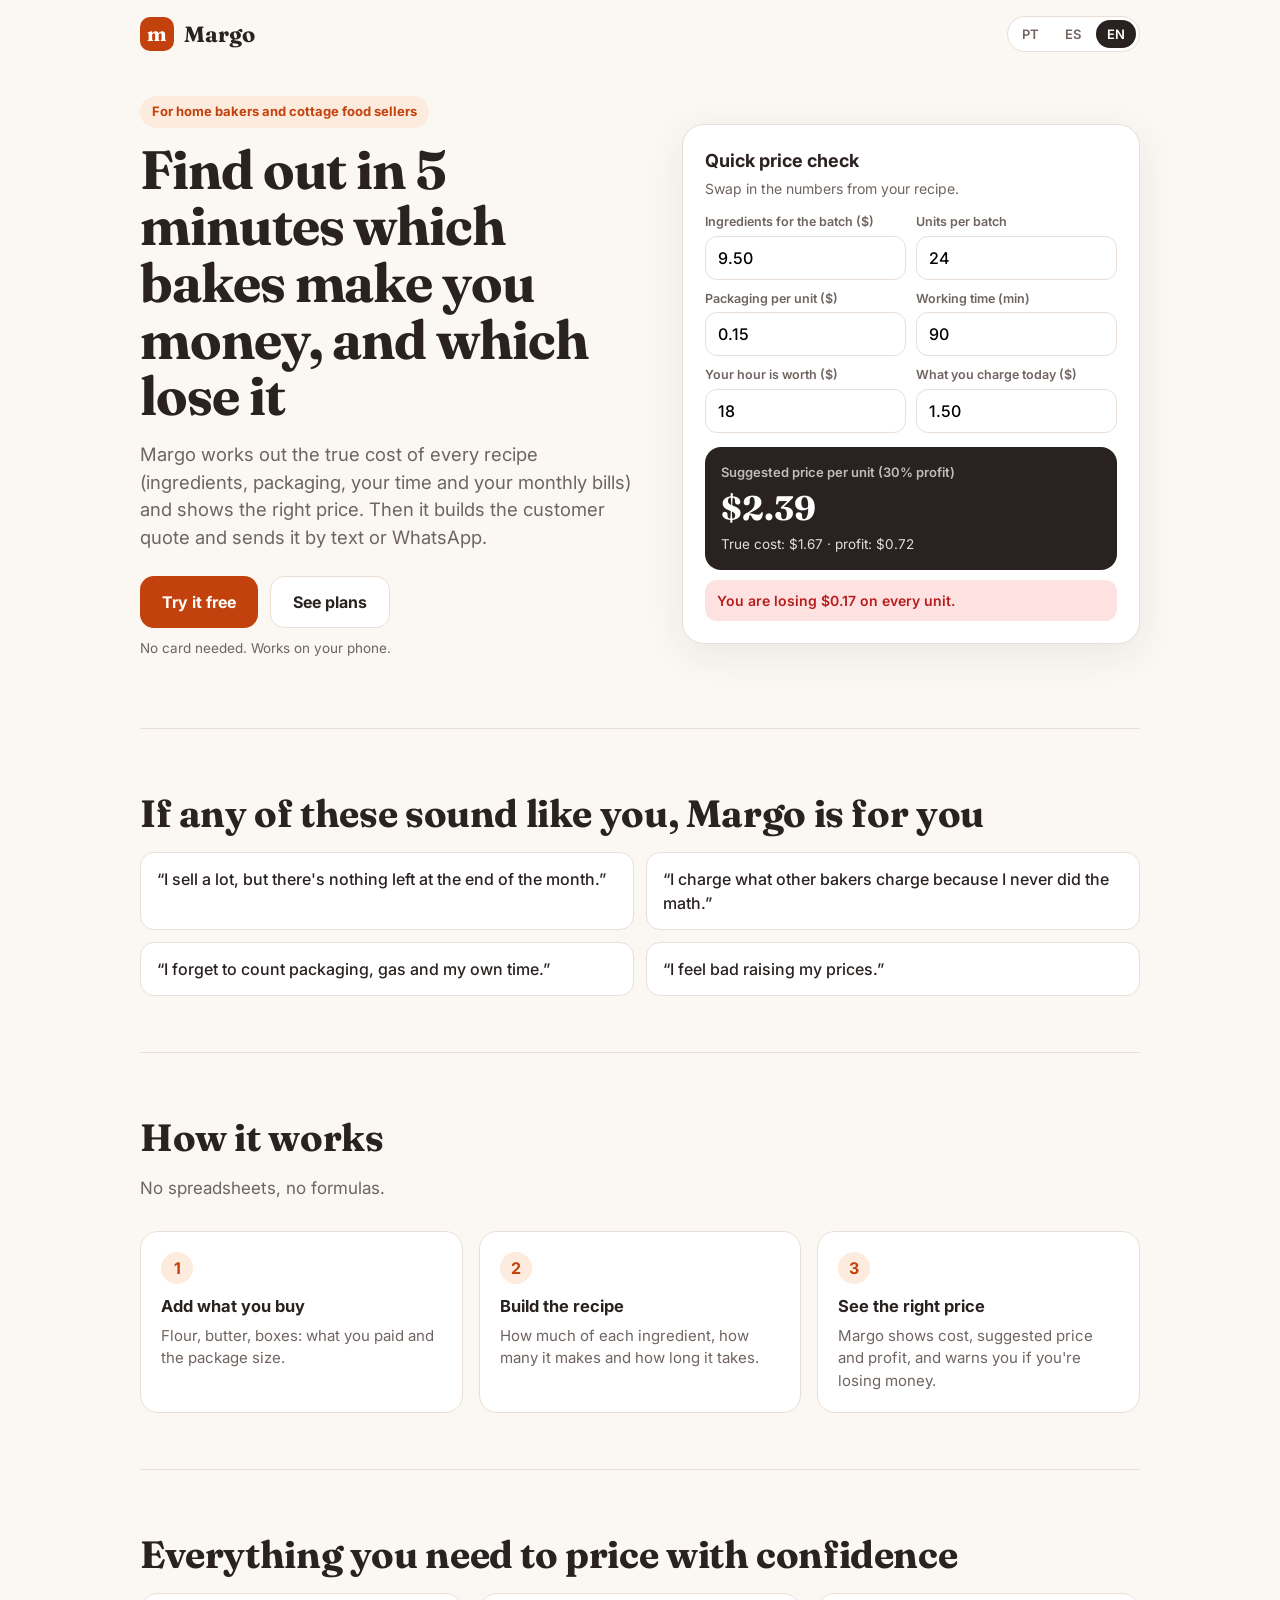
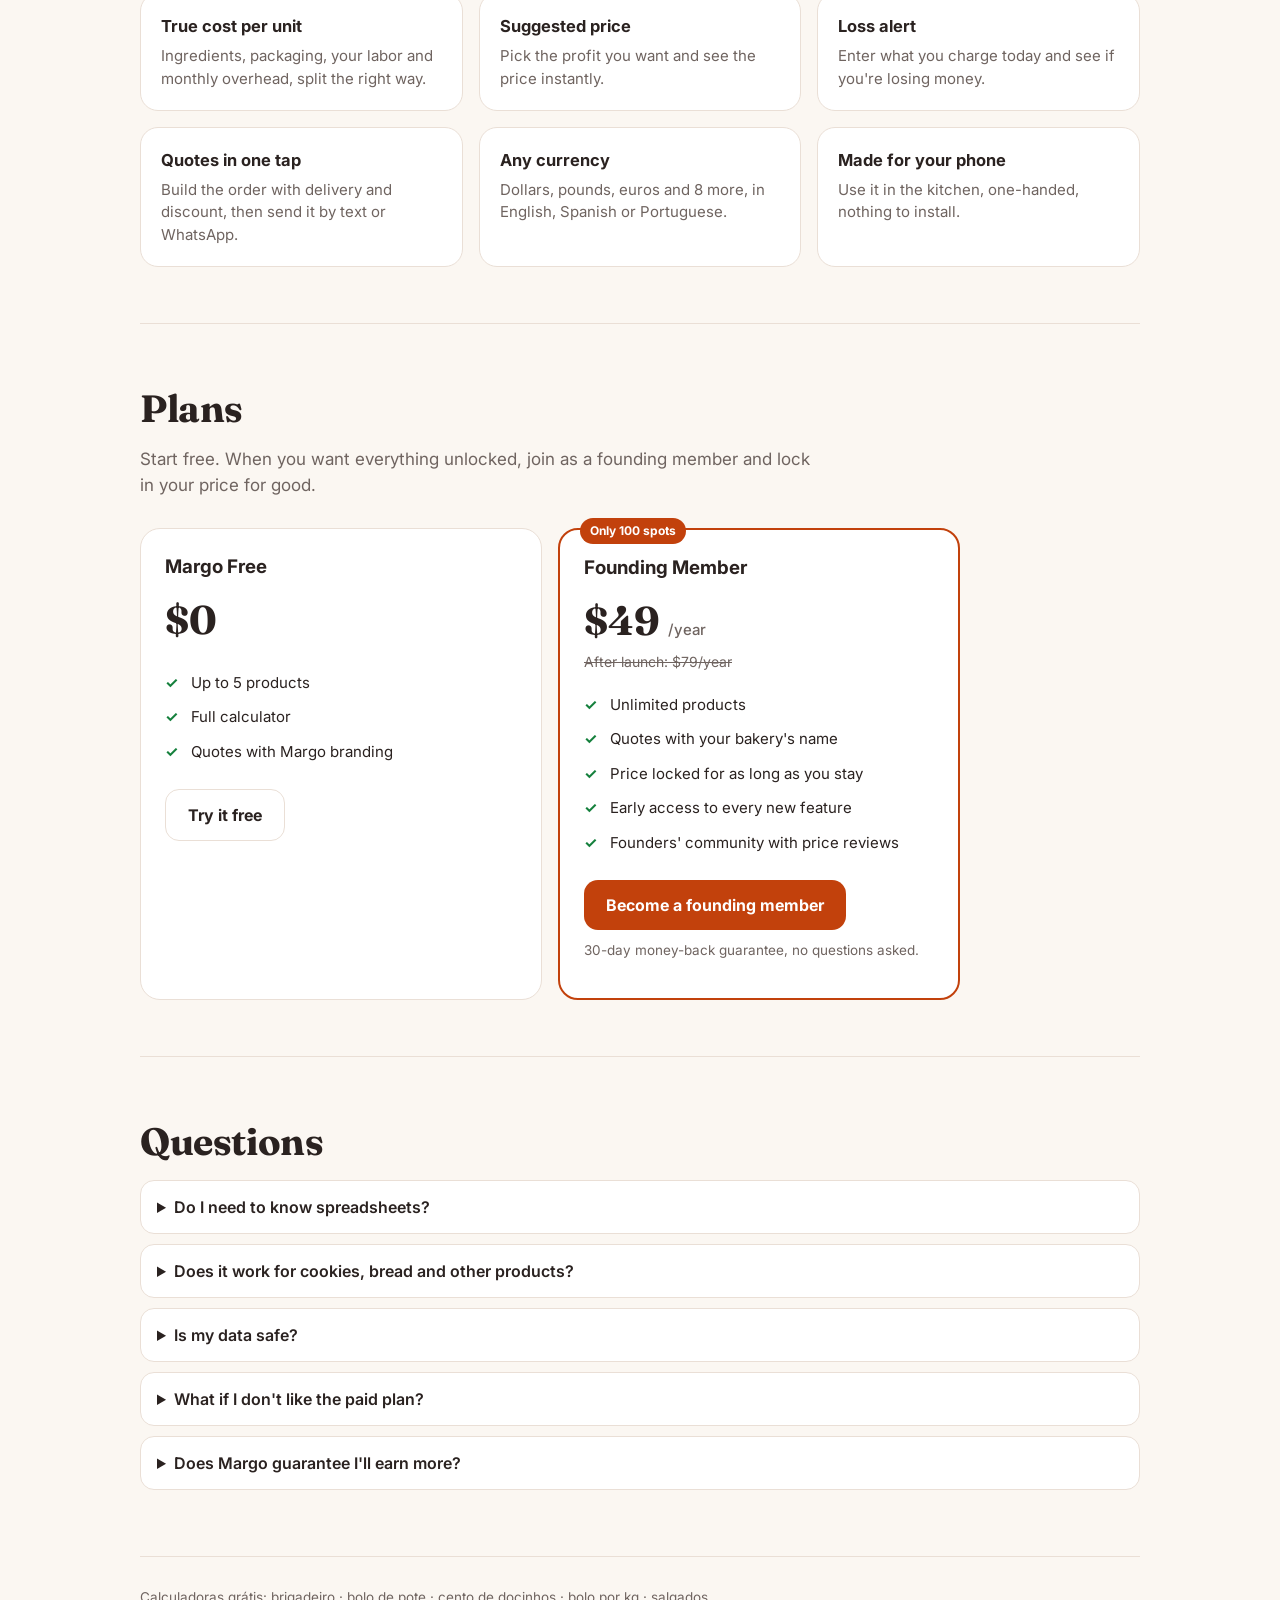
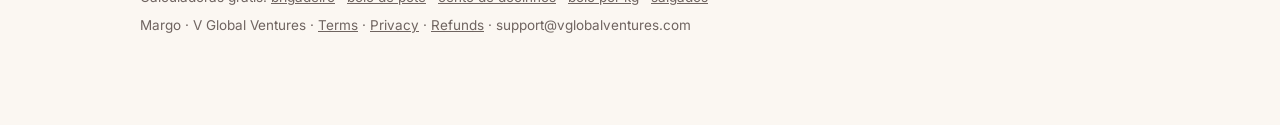
==== index.html @ d875091d "SEO: 5 calculadoras de preço para confeitaria + sitemap Co-Authored-By: Claude Opus 5.5 <noreply@ant" ====
<!DOCTYPE html>
<html lang="pt">
<head>
<script>if(/github\.io$/.test(location.hostname))location.replace("https://vglobalventures.com"+location.pathname+location.search+location.hash)</script>
<meta charset="utf-8">
<meta name="viewport" content="width=device-width, initial-scale=1">
<title>Margo — Descubra quanto cobrar pelos seus doces em 5 minutos</title>
<meta name="description" content="Calcule o custo real e o preço certo de bolos, doces e salgados. Orçamento pronto para WhatsApp. Grátis para começar.">
<link rel="preconnect" href="https://fonts.googleapis.com">
<link href="https://fonts.googleapis.com/css2?family=Fraunces:opsz,wght@9..144,600;9..144,700&family=Inter:wght@400;500;600;700&display=swap" rel="stylesheet">
<style>
:root{--bg:#FBF7F2;--card:#fff;--ink:#2A2220;--muted:#6F6460;--line:#EADFD6;--brand:#C2410C;--soft:#FDEBDD;--ok:#15803D;--okbg:#DCFCE7;--bad:#B91C1C;--badbg:#FEE2E2}
*{box-sizing:border-box}html,body{margin:0;background:var(--bg);color:var(--ink);font-family:Inter,system-ui,sans-serif;line-height:1.5;-webkit-text-size-adjust:100%}
a{color:inherit}
.w{max-width:1040px;margin:0 auto;padding:0 20px}
nav.top{display:flex;justify-content:space-between;align-items:center;padding:16px 0}
.logo{display:flex;align-items:center;gap:10px;font-family:Fraunces,serif;font-size:22px;font-weight:700;text-decoration:none}
.mark{width:34px;height:34px;border-radius:10px;background:var(--brand);color:#fff;display:grid;place-items:center;font-size:20px}
.lang{display:flex;gap:4px;background:#fff;border:1px solid var(--line);border-radius:999px;padding:3px}
.lang button{border:0;background:none;border-radius:999px;padding:6px 11px;font:600 13px Inter,sans-serif;color:var(--muted);cursor:pointer}
.lang button[aria-pressed=true]{background:var(--ink);color:#fff}
.hero{display:grid;grid-template-columns:1.05fr .95fr;gap:36px;align-items:center;padding:28px 0 56px}
@media(max-width:860px){.hero{grid-template-columns:1fr;gap:24px}}
.eyebrow{display:inline-block;background:var(--soft);color:var(--brand);font-weight:700;font-size:13px;border-radius:999px;padding:6px 12px;margin-bottom:14px}
h1{font-family:Fraunces,serif;font-size:clamp(34px,5.2vw,54px);line-height:1.05;margin:0 0 16px;letter-spacing:-.02em}
.lead{font-size:18.5px;color:var(--muted);margin:0 0 24px;max-width:34em}
.cta{display:flex;gap:12px;flex-wrap:wrap}
.btn{display:inline-flex;align-items:center;justify-content:center;gap:8px;border:0;border-radius:14px;padding:15px 22px;font:700 16px Inter,sans-serif;text-decoration:none;cursor:pointer}
.btn.p{background:var(--brand);color:#fff}.btn.s{background:#fff;border:1px solid var(--line)}
.small{font-size:13.5px;color:var(--muted);margin-top:10px}
.calc{background:#fff;border:1px solid var(--line);border-radius:22px;padding:22px;box-shadow:0 10px 40px rgba(42,34,32,.08)}
.calc h3{margin:0 0 4px;font-size:18px}.calc p{margin:0 0 14px;color:var(--muted);font-size:14px}
.g{display:grid;grid-template-columns:1fr 1fr;gap:10px}
label{display:block;font-size:12.5px;font-weight:600;color:var(--muted);margin-bottom:4px}
input{width:100%;border:1px solid var(--line);border-radius:12px;padding:11px 12px;font:500 16px Inter,sans-serif;background:#fff}
input:focus{outline:none;border-color:var(--brand);box-shadow:0 0 0 3px var(--soft)}
.res{margin-top:14px;background:var(--ink);color:#fff;border-radius:16px;padding:16px}
.res .k{opacity:.7;font-size:13px;font-weight:600}.res .v{font-family:Fraunces,serif;font-size:34px;font-weight:700}
.res .d{opacity:.85;font-size:13.5px}
.verdict{margin-top:10px;border-radius:12px;padding:10px 12px;font-size:14px;font-weight:600;display:none}
section{padding:56px 0;border-top:1px solid var(--line)}
h2{font-family:Fraunces,serif;font-size:clamp(28px,4vw,38px);margin:0 0 10px;letter-spacing:-.01em}
.sub{color:var(--muted);font-size:17px;margin:0 0 30px;max-width:40em}
.steps{display:grid;grid-template-columns:repeat(3,1fr);gap:16px}
.feat{display:grid;grid-template-columns:repeat(3,1fr);gap:16px}
@media(max-width:760px){.steps,.feat{grid-template-columns:1fr}}
.c{background:#fff;border:1px solid var(--line);border-radius:18px;padding:20px}
.n{width:32px;height:32px;border-radius:50%;background:var(--soft);color:var(--brand);font-weight:700;display:grid;place-items:center;margin-bottom:10px}
.c h4{margin:0 0 6px;font-size:16.5px}.c p{margin:0;color:var(--muted);font-size:15px}
.pain{display:grid;grid-template-columns:repeat(2,1fr);gap:12px}
@media(max-width:760px){.pain{grid-template-columns:1fr}}
.pain div{background:#fff;border:1px solid var(--line);border-radius:14px;padding:14px 16px;font-weight:500}
.price{display:grid;grid-template-columns:1fr 1fr;gap:16px;max-width:820px}
@media(max-width:760px){.price{grid-template-columns:1fr}}
.plan{background:#fff;border:1px solid var(--line);border-radius:20px;padding:24px}
.plan.hl{border:2px solid var(--brand);position:relative}
.tag{position:absolute;top:-12px;left:20px;background:var(--brand);color:#fff;font-size:12px;font-weight:700;border-radius:999px;padding:4px 10px}
.plan h3{margin:0 0 4px}.amt{font-family:Fraunces,serif;font-size:40px;font-weight:700;margin:8px 0 0}
.amt small{font:500 15px Inter,sans-serif;color:var(--muted)}
.old{color:var(--muted);text-decoration:line-through;font-size:14px}
.plan ul{padding:0;margin:16px 0 20px;list-style:none}.plan li{padding:6px 0 6px 26px;position:relative;font-size:15px}
.plan li:before{content:"✓";position:absolute;left:0;color:var(--ok);font-weight:700}
details{background:#fff;border:1px solid var(--line);border-radius:14px;padding:14px 16px;margin-bottom:10px}
summary{font-weight:600;cursor:pointer}details p{color:var(--muted);margin:10px 0 0}
footer{padding:30px 0 90px;color:var(--muted);font-size:13.5px;border-top:1px solid var(--line)}
.wa{position:fixed;right:16px;bottom:16px;background:#25D366;color:#fff;border-radius:999px;padding:13px 18px;font-weight:700;text-decoration:none;box-shadow:0 8px 24px rgba(0,0,0,.18);font-size:15px}
</style>
</head>
<body>
<div class="w">
<nav class="top">
  <a class="logo" href="#"><span class="mark">m</span>Margo</a>
  <div class="lang"><button data-l="pt">PT</button><button data-l="es">ES</button><button data-l="en">EN</button></div>
</nav>

<div class="hero">
  <div>
    <span class="eyebrow" data-t="eyebrow"></span>
    <h1 data-t="h1"></h1>
    <p class="lead" data-t="lead"></p>
    <div class="cta"><a class="btn p" id="ctaApp" data-t="ctaFree"></a><a class="btn s" href="#planos" data-t="ctaPlans"></a></div>
    <p class="small" data-t="noCard"></p>
  </div>
  <div class="calc" id="calc">
    <h3 data-t="calcTitle"></h3><p data-t="calcSub"></p>
    <div class="g">
      <div><label data-t="fIng"></label><input inputmode="decimal" id="cI" value="28.50"></div>
      <div><label data-t="fYield"></label><input inputmode="decimal" id="cY" value="25"></div>
      <div><label data-t="fPack"></label><input inputmode="decimal" id="cP" value="0.10"></div>
      <div><label data-t="fMin"></label><input inputmode="decimal" id="cM" value="90"></div>
      <div><label data-t="fHour"></label><input inputmode="decimal" id="cH" value="20"></div>
      <div><label data-t="fNow"></label><input inputmode="decimal" id="cN" value="2.50"></div>
    </div>
    <div class="res"><div class="k" data-t="rK"></div><div class="v" id="rV"></div><div class="d" id="rD"></div></div>
    <div class="verdict" id="rX"></div>
  </div>
</div>

<section>
  <h2 data-t="painH"></h2>
  <div class="pain"><div data-t="p1"></div><div data-t="p2"></div><div data-t="p3"></div><div data-t="p4"></div></div>
</section>

<section>
  <h2 data-t="howH"></h2><p class="sub" data-t="howS"></p>
  <div class="steps">
    <div class="c"><div class="n">1</div><h4 data-t="s1h"></h4><p data-t="s1p"></p></div>
    <div class="c"><div class="n">2</div><h4 data-t="s2h"></h4><p data-t="s2p"></p></div>
    <div class="c"><div class="n">3</div><h4 data-t="s3h"></h4><p data-t="s3p"></p></div>
  </div>
</section>

<section>
  <h2 data-t="featH"></h2>
  <div class="feat">
    <div class="c"><h4 data-t="f1h"></h4><p data-t="f1p"></p></div>
    <div class="c"><h4 data-t="f2h"></h4><p data-t="f2p"></p></div>
    <div class="c"><h4 data-t="f3h"></h4><p data-t="f3p"></p></div>
    <div class="c"><h4 data-t="f4h"></h4><p data-t="f4p"></p></div>
    <div class="c"><h4 data-t="f5h"></h4><p data-t="f5p"></p></div>
    <div class="c"><h4 data-t="f6h"></h4><p data-t="f6p"></p></div>
  </div>
</section>

<section id="planos">
  <h2 data-t="priceH"></h2><p class="sub" data-t="priceS"></p>
  <div class="price">
    <div class="plan"><h3>Margo Free</h3><div class="amt" data-t="freeAmt"></div>
      <ul><li data-t="fr1"></li><li data-t="fr2"></li><li data-t="fr3"></li></ul>
      <a class="btn s" id="ctaApp2" data-t="ctaFree"></a></div>
    <div class="plan hl"><span class="tag" data-t="tag"></span><h3 data-t="founderH"></h3>
      <div class="amt"><span data-t="founderAmt"></span> <small data-t="perYear"></small></div><div class="old" data-t="founderOld"></div>
      <ul><li data-t="fo1"></li><li data-t="fo2"></li><li data-t="fo3"></li><li data-t="fo4"></li><li data-t="fo5"></li></ul>
      <a class="btn p" id="ctaBuy" data-t="ctaBuy"></a>
      <p class="small" data-t="guarantee"></p></div>
  </div>
</section>

<section>
  <h2 data-t="faqH"></h2>
  <details><summary data-t="q1"></summary><p data-t="a1"></p></details>
  <details><summary data-t="q2"></summary><p data-t="a2"></p></details>
  <details><summary data-t="q3"></summary><p data-t="a3"></p></details>
  <details><summary data-t="q4"></summary><p data-t="a4"></p></details>
  <details><summary data-t="q5"></summary><p data-t="a5"></p></details>
</section>

<footer><div style="margin-bottom:8px">Calculadoras grátis: <a href="calcular/preco-brigadeiro/">brigadeiro</a> · <a href="calcular/preco-bolo-de-pote/">bolo de pote</a> · <a href="calcular/preco-cento-docinhos/">cento de docinhos</a> · <a href="calcular/preco-bolo-kg/">bolo por kg</a> · <a href="calcular/preco-salgados-cento/">salgados</a></div>Margo · V Global Ventures · <a href="https://vglobalventures.com/terms.html">Terms</a> · <a href="https://vglobalventures.com/privacy.html">Privacy</a> · <a href="https://vglobalventures.com/refunds.html">Refunds</a> · support@vglobalventures.com</footer>
</div>

<script>
/* ====== CONFIGURAÇÃO: troque estes valores antes de publicar ====== */
const CONFIG={
  appUrl:"/margo/app/",                                   // onde o app do Margo ficará publicado
  buyUrl:{pt:"https://buy.stripe.com/3cI5kwcVL1ue8DE8iG1oI00", es:"https://buy.stripe.com/eVq28kf3T5Ku5rs56u1oI01", en:"https://buy.stripe.com/eVqeV65tjeh0cTU1Ui1oI02"}, // links de pagamento da Stripe (plano Fundadora)
  utm:"utm_source=landing&utm_campaign=fundadoras"
};
/* ================================================================ */
const T={
pt:{eyebrow:"Para quem vende bolos, doces e salgados",h1:"Descubra em 5 minutos se cada doce dá lucro ou prejuízo",
lead:"O Margo calcula o custo real de cada receita (ingredientes, embalagem, seu tempo e as contas do mês) e mostra o preço certo. Depois, monta o orçamento e envia pelo WhatsApp.",
ctaFree:"Testar grátis agora",ctaPlans:"Ver planos",noCard:"Sem cartão. Funciona no celular.",
calcTitle:"Calculadora rápida",calcSub:"Troque pelos números da sua receita.",fIng:"Ingredientes da receita (R$)",fYield:"Rende quantas unidades",fPack:"Embalagem por unidade (R$)",
fMin:"Tempo de trabalho (min)",fHour:"Sua hora vale (R$)",fNow:"Quanto você cobra hoje (R$)",rK:"Preço sugerido por unidade (30% de lucro)",
cost:"Custo real",profit:"lucro",loss:"Você está perdendo {v} em cada unidade.",thin:"Seu lucro hoje é só {p}% — dá para cobrar melhor.",good:"Seu preço está saudável: {p}% de lucro.",
painH:"Se alguma destas frases é sua, o Margo é para você",p1:"“Vendo bastante, mas no fim do mês não sobra dinheiro.”",p2:"“Cobro o que as outras cobram, porque não sei fazer a conta.”",p3:"“Esqueço de incluir embalagem, gás e meu próprio tempo.”",p4:"“Tenho vergonha de aumentar o preço.”",
howH:"Como funciona",howS:"Você não precisa saber planilha nem fórmula.",s1h:"Cadastre o que você compra",s1p:"Leite condensado, chocolate, forminhas: o preço que pagou e o tamanho da embalagem.",
s2h:"Monte a receita",s2p:"Diga quanto usa de cada ingrediente, quanto rende e quanto tempo leva.",s3h:"Veja o preço certo",s3p:"O Margo mostra custo, preço sugerido e lucro, e avisa se você está tendo prejuízo.",
featH:"Tudo o que você precisa para cobrar com segurança",f1h:"Custo real por unidade",f1p:"Ingredientes, embalagem, seu trabalho e as contas fixas do mês, divididas do jeito certo.",
f2h:"Preço sugerido",f2p:"Escolha o lucro que quer ter e veja o preço na hora, já arredondado.",f3h:"Alerta de prejuízo",f3p:"Coloque o preço que cobra hoje e descubra se está perdendo dinheiro.",
f4h:"Orçamento pelo WhatsApp",f4p:"Monte o pedido com entrega e desconto e envie em um toque.",f5h:"Português e espanhol",f5p:"Funciona em reais, pesos, dólares e mais 8 moedas.",f6h:"Feito para o celular",f6p:"Use na cozinha, com uma mão, sem instalar nada.",
priceH:"Planos",priceS:"Comece grátis. Quando quiser tudo liberado, entre como fundadora com preço travado para sempre.",
freeAmt:"R$ 0",fr1:"Até 5 produtos",fr2:"Calculadora completa",fr3:"Orçamento com a marca Margo",
tag:"Só 100 vagas",founderH:"Plano Fundadora",founderAmt:"R$ 97",perYear:"/ano",founderOld:"Depois do lançamento: R$ 149/ano",
fo1:"Produtos ilimitados",fo2:"Orçamento com o nome do seu negócio",fo3:"Preço travado enquanto você for assinante",fo4:"Acesso antecipado a todas as novidades",fo5:"Grupo de fundadoras com revisão de preços",
ctaBuy:"Quero ser fundadora",guarantee:"Garantia de 30 dias: não gostou, devolvemos 100%.",
faqH:"Perguntas frequentes",q1:"Preciso entender de planilha?",a1:"Não. Você só digita o que comprou e quanto usou. O Margo faz as contas.",
q2:"Funciona para salgados, marmitas e outros produtos?",a2:"Sim. Qualquer produto feito com ingredientes, embalagem e tempo de trabalho.",
q3:"Meus dados ficam seguros?",a3:"Na versão beta, seus dados ficam salvos no seu próprio aparelho. Você pode copiar um backup a qualquer momento.",
q4:"E se eu não gostar do plano pago?",a4:"Você tem 30 dias para pedir o reembolso integral, sem perguntas.",q5:"O Margo garante que vou ganhar mais?",a5:"Não prometemos renda. O Margo mostra seus números com clareza; a decisão de preço é sua.",
wa:"Dúvidas? WhatsApp",waMsg:"Oi! Vi o Margo e quero saber mais."},
es:{eyebrow:"Para quien vende tortas, postres y bocadillos",h1:"Descubre en 5 minutos si cada postre te deja ganancia o pérdida",
lead:"Margo calcula el costo real de cada receta (ingredientes, empaque, tu tiempo y los gastos del mes) y te muestra el precio correcto. Luego arma el presupuesto y lo envía por WhatsApp.",
ctaFree:"Probar gratis ahora",ctaPlans:"Ver planes",noCard:"Sin tarjeta. Funciona en el celular.",
calcTitle:"Calculadora rápida",calcSub:"Cambia los números por los de tu receta.",fIng:"Ingredientes de la receta (US$)",fYield:"¿Cuántas unidades rinde?",fPack:"Empaque por unidad (US$)",
fMin:"Tiempo de trabajo (min)",fHour:"Tu hora vale (US$)",fNow:"Lo que cobras hoy (US$)",rK:"Precio sugerido por unidad (30% de ganancia)",
cost:"Costo real",profit:"ganancia",loss:"Estás perdiendo {v} en cada unidad.",thin:"Tu ganancia hoy es solo {p}%: puedes cobrar mejor.",good:"Tu precio está sano: {p}% de ganancia.",
painH:"Si alguna de estas frases es tuya, Margo es para ti",p1:"“Vendo mucho, pero a fin de mes no me queda dinero.”",p2:"“Cobro lo que cobran las demás porque no sé hacer la cuenta.”",p3:"“Olvido incluir el empaque, el gas y mi propio tiempo.”",p4:"“Me da vergüenza subir el precio.”",
howH:"Cómo funciona",howS:"No necesitas saber de hojas de cálculo ni fórmulas.",s1h:"Registra lo que compras",s1p:"Leche condensada, chocolate, capacillos: el precio que pagaste y el tamaño del paquete.",
s2h:"Arma la receta",s2p:"Indica cuánto usas de cada ingrediente, cuánto rinde y cuánto tiempo toma.",s3h:"Mira el precio correcto",s3p:"Margo muestra costo, precio sugerido y ganancia, y te avisa si estás perdiendo dinero.",
featH:"Todo lo que necesitas para cobrar con seguridad",f1h:"Costo real por unidad",f1p:"Ingredientes, empaque, tu trabajo y los gastos fijos del mes, repartidos como se debe.",
f2h:"Precio sugerido",f2p:"Elige la ganancia que quieres y ve el precio al instante.",f3h:"Alerta de pérdida",f3p:"Escribe el precio que cobras hoy y descubre si estás perdiendo dinero.",
f4h:"Presupuesto por WhatsApp",f4p:"Arma el pedido con envío y descuento y envíalo con un toque.",f5h:"Español y portugués",f5p:"Funciona en pesos, dólares, reales y 8 monedas más.",f6h:"Hecho para el celular",f6p:"Úsalo en la cocina, con una mano, sin instalar nada.",
priceH:"Planes",priceS:"Empieza gratis. Cuando quieras todo desbloqueado, entra como fundadora con precio congelado para siempre.",
freeAmt:"US$ 0",fr1:"Hasta 5 productos",fr2:"Calculadora completa",fr3:"Presupuesto con la marca Margo",
tag:"Solo 100 lugares",founderH:"Plan Fundadora",founderAmt:"US$ 39",perYear:"/año",founderOld:"Después del lanzamiento: US$ 59/año",
fo1:"Productos ilimitados",fo2:"Presupuesto con el nombre de tu negocio",fo3:"Precio congelado mientras sigas suscrita",fo4:"Acceso anticipado a todas las novedades",fo5:"Grupo de fundadoras con revisión de precios",
ctaBuy:"Quiero ser fundadora",guarantee:"Garantía de 30 días: si no te gusta, te devolvemos el 100%.",
faqH:"Preguntas frecuentes",q1:"¿Necesito saber de hojas de cálculo?",a1:"No. Solo escribes lo que compraste y cuánto usaste. Margo hace las cuentas.",
q2:"¿Sirve para bocadillos, comida y otros productos?",a2:"Sí. Cualquier producto hecho con ingredientes, empaque y tiempo de trabajo.",
q3:"¿Mis datos están seguros?",a3:"En la versión beta tus datos se guardan en tu propio dispositivo. Puedes copiar un respaldo cuando quieras.",
q4:"¿Y si no me gusta el plan pago?",a4:"Tienes 30 días para pedir el reembolso completo, sin preguntas.",q5:"¿Margo garantiza que voy a ganar más?",a5:"No prometemos ingresos. Margo te muestra tus números con claridad; la decisión de precio es tuya.",
wa:"¿Dudas? WhatsApp",waMsg:"¡Hola! Vi Margo y quiero saber más."},
en:{eyebrow:"For home bakers and cottage food sellers",h1:"Find out in 5 minutes which bakes make you money, and which lose it",
lead:"Margo works out the true cost of every recipe (ingredients, packaging, your time and your monthly bills) and shows the right price. Then it builds the customer quote and sends it by text or WhatsApp.",
ctaFree:"Try it free",ctaPlans:"See plans",noCard:"No card needed. Works on your phone.",
calcTitle:"Quick price check",calcSub:"Swap in the numbers from your recipe.",fIng:"Ingredients for the batch ($)",fYield:"Units per batch",fPack:"Packaging per unit ($)",
fMin:"Working time (min)",fHour:"Your hour is worth ($)",fNow:"What you charge today ($)",rK:"Suggested price per unit (30% profit)",
cost:"True cost",profit:"profit",loss:"You are losing {v} on every unit.",thin:"Your profit today is only {p}%. You can charge more.",good:"Your price is healthy: {p}% profit.",
painH:"If any of these sound like you, Margo is for you",p1:"“I sell a lot, but there's nothing left at the end of the month.”",p2:"“I charge what other bakers charge because I never did the math.”",p3:"“I forget to count packaging, gas and my own time.”",p4:"“I feel bad raising my prices.”",
howH:"How it works",howS:"No spreadsheets, no formulas.",s1h:"Add what you buy",s1p:"Flour, butter, boxes: what you paid and the package size.",
s2h:"Build the recipe",s2p:"How much of each ingredient, how many it makes and how long it takes.",s3h:"See the right price",s3p:"Margo shows cost, suggested price and profit, and warns you if you're losing money.",
featH:"Everything you need to price with confidence",f1h:"True cost per unit",f1p:"Ingredients, packaging, your labor and monthly overhead, split the right way.",
f2h:"Suggested price",f2p:"Pick the profit you want and see the price instantly.",f3h:"Loss alert",f3p:"Enter what you charge today and see if you're losing money.",
f4h:"Quotes in one tap",f4p:"Build the order with delivery and discount, then send it by text or WhatsApp.",f5h:"Any currency",f5p:"Dollars, pounds, euros and 8 more, in English, Spanish or Portuguese.",f6h:"Made for your phone",f6p:"Use it in the kitchen, one-handed, nothing to install.",
priceH:"Plans",priceS:"Start free. When you want everything unlocked, join as a founding member and lock in your price for good.",
freeAmt:"$0",fr1:"Up to 5 products",fr2:"Full calculator",fr3:"Quotes with Margo branding",
tag:"Only 100 spots",founderH:"Founding Member",founderAmt:"$49",perYear:"/year",founderOld:"After launch: $79/year",
fo1:"Unlimited products",fo2:"Quotes with your bakery's name",fo3:"Price locked for as long as you stay",fo4:"Early access to every new feature",fo5:"Founders' community with price reviews",
ctaBuy:"Become a founding member",guarantee:"30-day money-back guarantee, no questions asked.",
faqH:"Questions",q1:"Do I need to know spreadsheets?",a1:"No. Just type what you bought and how much you used. Margo does the math.",
q2:"Does it work for cookies, bread and other products?",a2:"Yes. Anything made with ingredients, packaging and working time.",
q3:"Is my data safe?",a3:"In the beta, your data is saved on your own device. You can copy a backup at any time.",
q4:"What if I don't like the paid plan?",a4:"You have 30 days to ask for a full refund, no questions asked.",q5:"Does Margo guarantee I'll earn more?",a5:"We don't promise income. Margo shows your numbers clearly; the pricing decision is yours.",
wa:"Questions? Chat with us",waMsg:"Hi! I saw Margo and I'd like to know more."}};
const NL=(navigator.language||"pt").slice(0,2);
let L=(new URLSearchParams(location.search).get("lang"))||(NL==="es"?"es":NL==="pt"?"pt":"en");
if(!T[L])L="pt";
const n=v=>{const x=parseFloat(String(v).replace(",","."));return isFinite(x)?x:0};
function fmt(v){return new Intl.NumberFormat({pt:"pt-BR",es:"es-419",en:"en-US"}[L],{style:"currency",currency:L==="pt"?"BRL":"USD"}).format(v)}
const DEF={pt:{cI:"28.50",cY:"25",cP:"0.10",cM:"90",cH:"20",cN:"2.50"},es:{cI:"9.50",cY:"25",cP:"0.05",cM:"90",cH:"6",cN:"0.80"},en:{cI:"9.50",cY:"24",cP:"0.15",cM:"90",cH:"18",cN:"1.50"}};
let dirty=false;
function calc(){
  const ing=n(cI.value),y=Math.max(1,n(cY.value)),pk=n(cP.value),m=n(cM.value),h=n(cH.value),now=n(cN.value);
  const cost=(ing+h*m/60)/y+pk, price=Math.ceil(cost/0.7*100)/100;
  rV.textContent=fmt(price);rD.textContent=`${T[L].cost}: ${fmt(cost)} · ${T[L].profit}: ${fmt(price-cost)}`;
  const x=document.getElementById("rX");
  if(now>0){const pr=now-cost,p=Math.round(pr/now*100);x.style.display="block";
    if(pr<0){x.style.background="var(--badbg)";x.style.color="var(--bad)";x.textContent=T[L].loss.replace("{v}",fmt(-pr));}
    else if(p<15){x.style.background="#FEF3C7";x.style.color="#B45309";x.textContent=T[L].thin.replace("{p}",p);}
    else{x.style.background="var(--okbg)";x.style.color="var(--ok)";x.textContent=T[L].good.replace("{p}",p);}
  } else x.style.display="none";
}
function render(){
  document.documentElement.lang=L;
  document.querySelectorAll("[data-t]").forEach(e=>e.textContent=T[L][e.dataset.t]);
  document.querySelectorAll(".lang button").forEach(b=>b.setAttribute("aria-pressed",b.dataset.l===L));
  const app=CONFIG.appUrl+(CONFIG.appUrl.includes("?")?"&":"?")+CONFIG.utm;
  ctaApp.href=app;ctaApp2.href=app;
  ctaBuy.href=CONFIG.buyUrl[L];ctaBuy.target="_blank";ctaBuy.rel="noopener";
  if(!dirty)for(const k in DEF[L])document.getElementById(k).value=DEF[L][k];
  calc();
}
document.querySelectorAll(".lang button").forEach(b=>b.onclick=()=>{L=b.dataset.l;render();});
["cI","cY","cP","cM","cH","cN"].forEach(id=>document.getElementById(id).addEventListener("input",()=>{dirty=true;calc();}));
render();
</script>
</body>
</html>
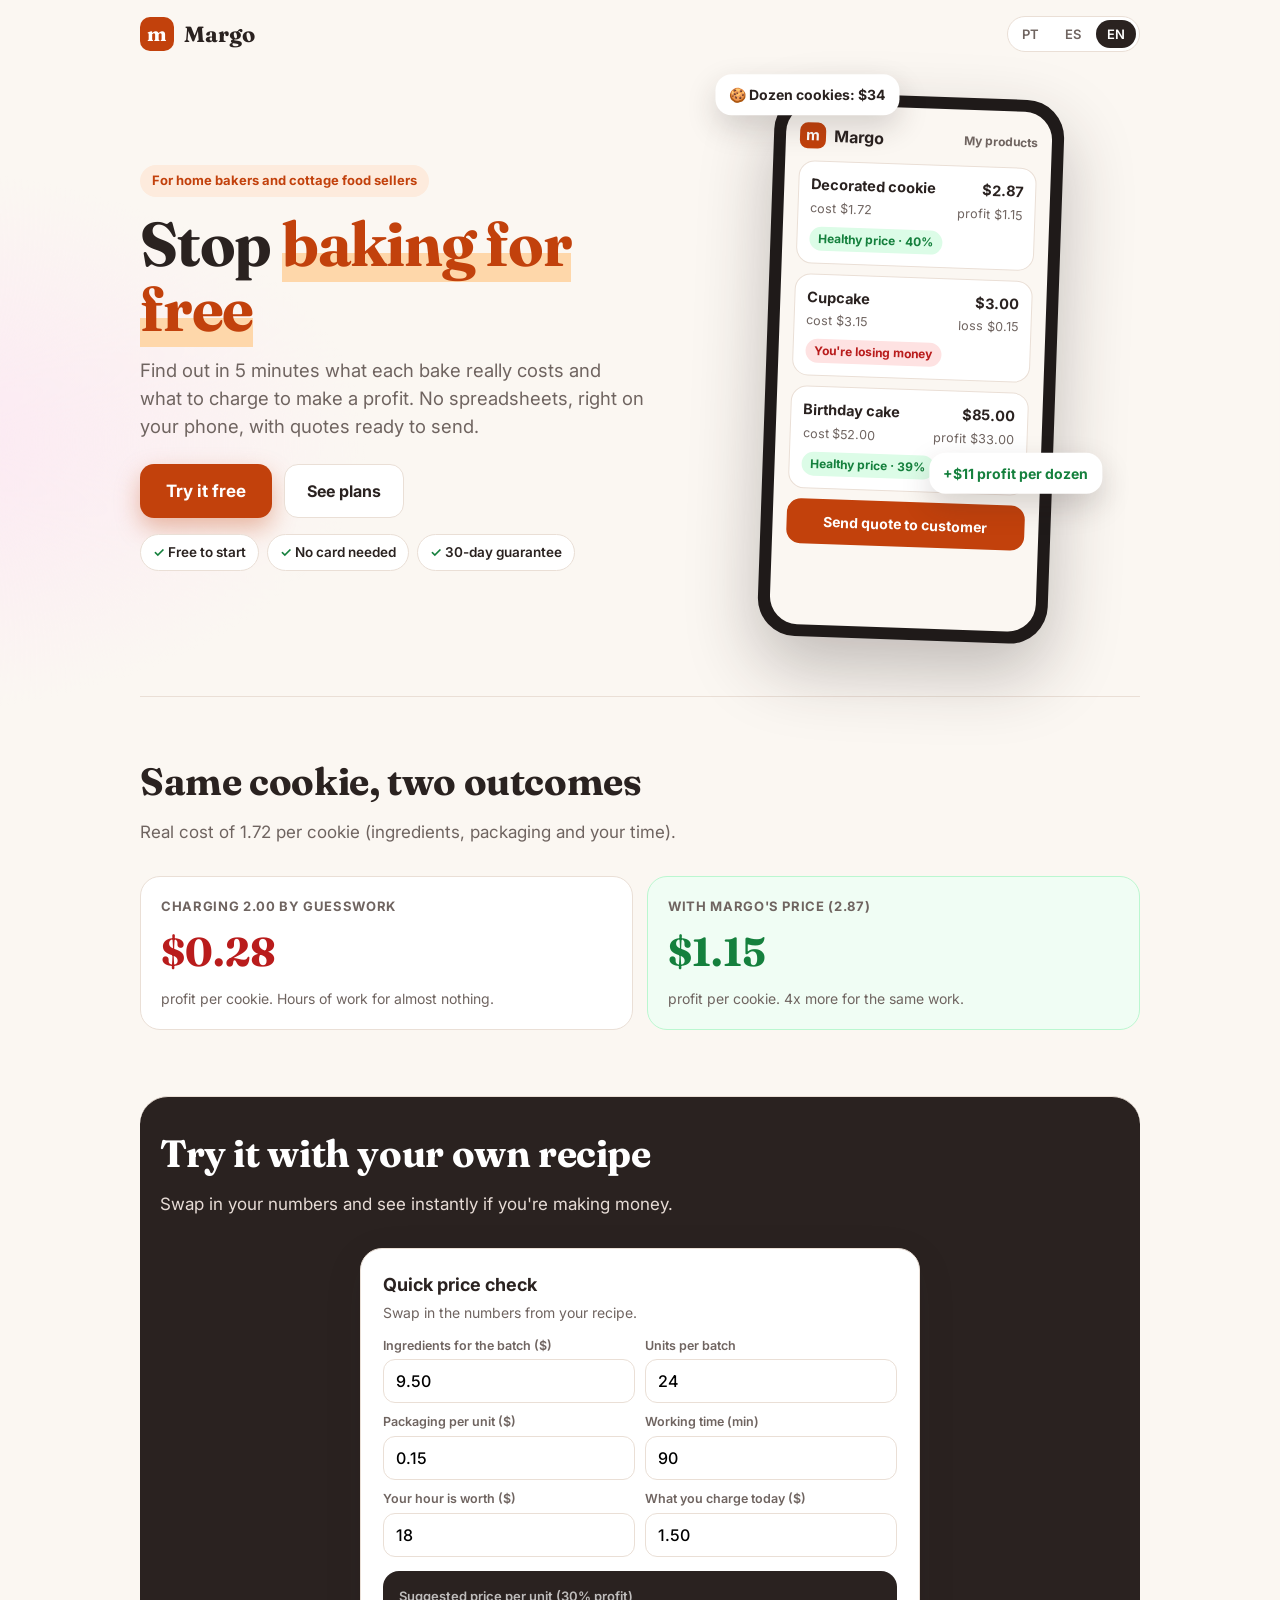
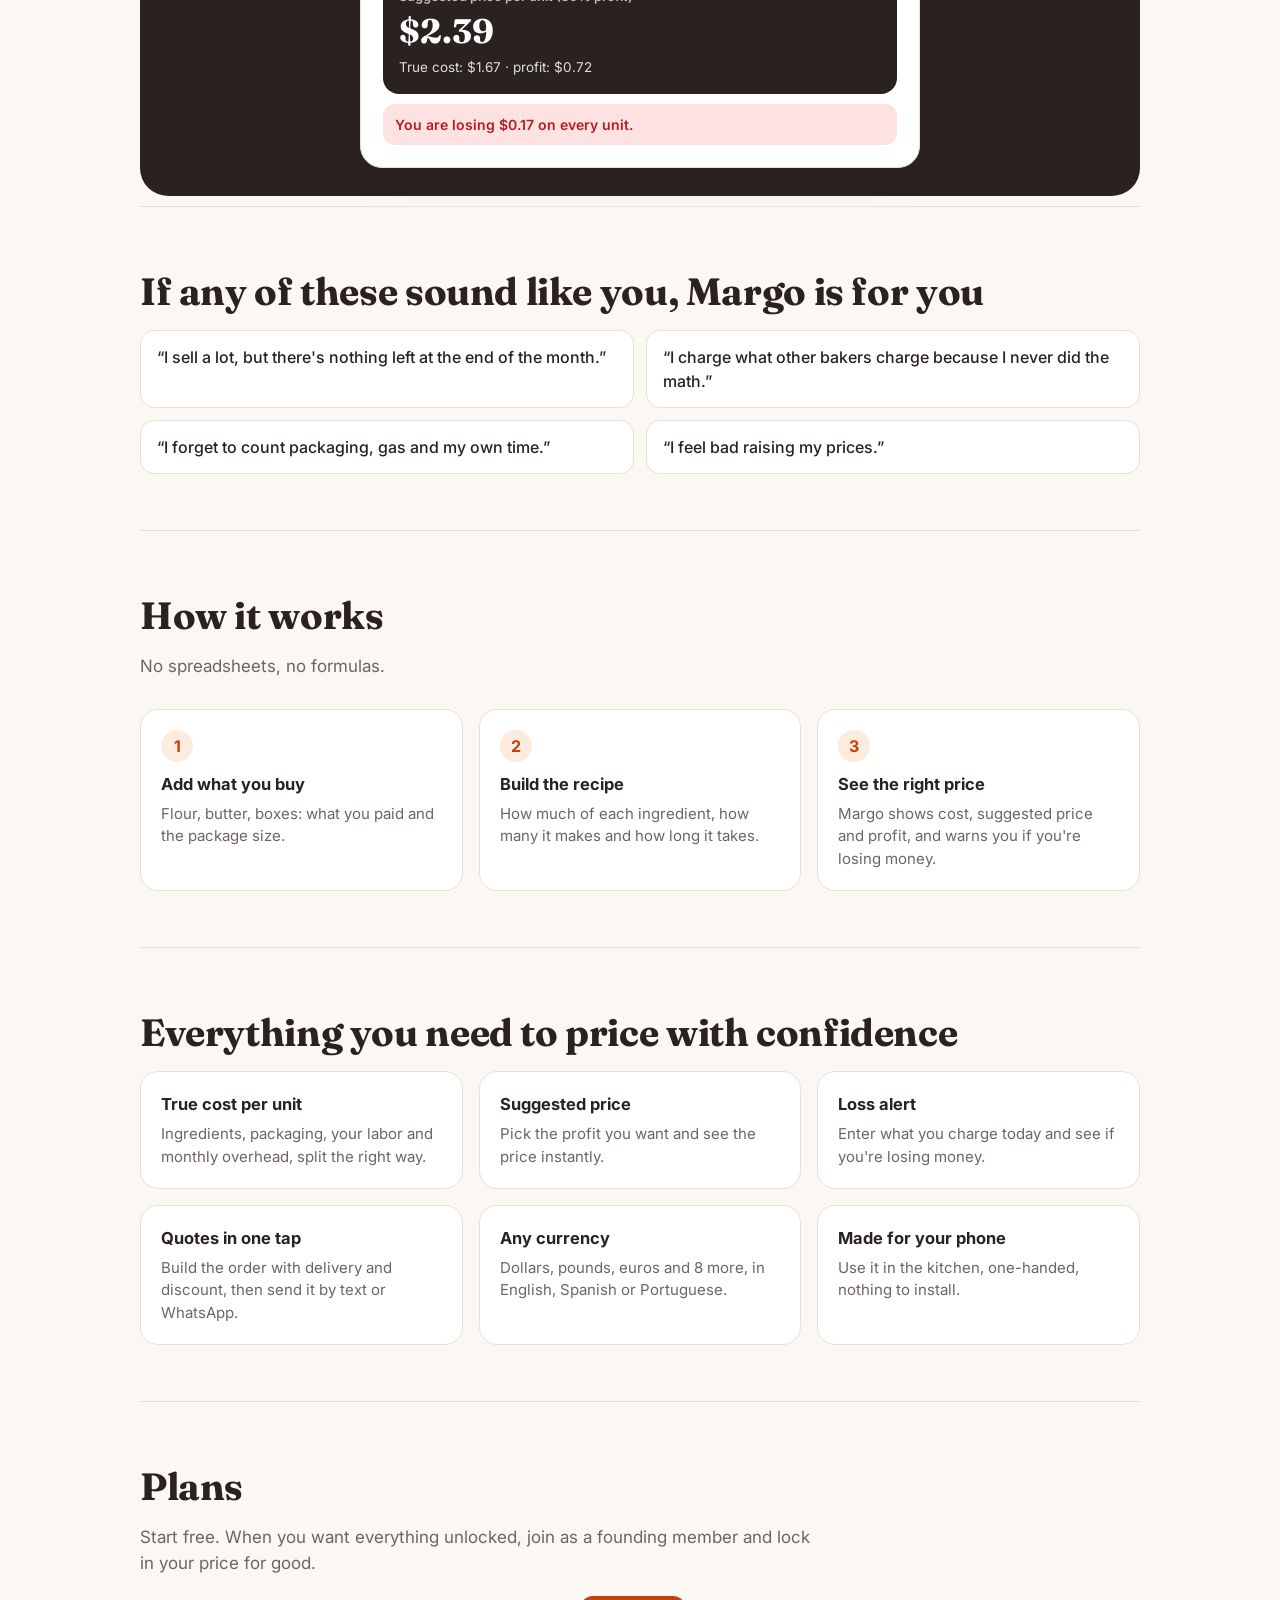
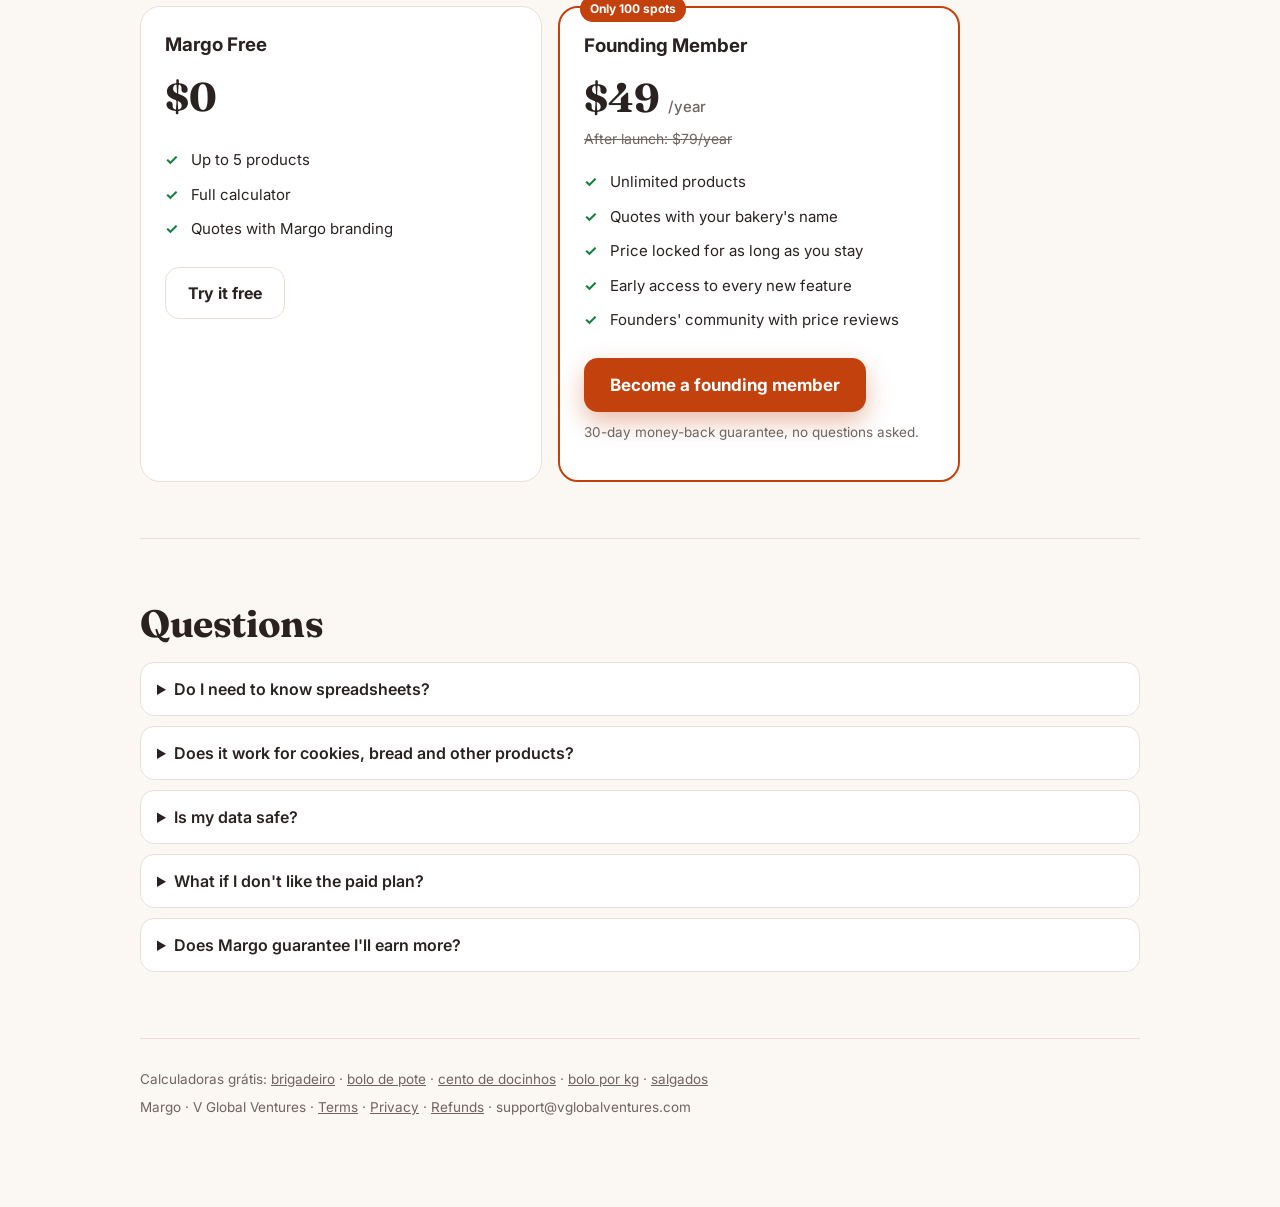
==== commit 536025f0: "Landing v2: hero com mockup, antes/depois, CTA fixo, pop-up em 3,5s e métricas de comportamento Co-A" ====
--- a/index.html
+++ b/index.html
@@ -64,6 +64,42 @@
 summary{font-weight:600;cursor:pointer}details p{color:var(--muted);margin:10px 0 0}
 footer{padding:30px 0 90px;color:var(--muted);font-size:13.5px;border-top:1px solid var(--line)}
 .wa{position:fixed;right:16px;bottom:16px;background:#25D366;color:#fff;border-radius:999px;padding:13px 18px;font-weight:700;text-decoration:none;box-shadow:0 8px 24px rgba(0,0,0,.18);font-size:15px}
+
+/* ===== v2 visual ===== */
+body{background:radial-gradient(1200px 600px at 85% -10%,#FFE3CC 0,transparent 60%),radial-gradient(900px 500px at -10% 10%,#FCE7F3 0,transparent 55%),var(--bg)}
+h1{font-size:clamp(38px,6vw,62px)}
+h1 em{font-style:normal;color:var(--brand);background:linear-gradient(transparent 62%,#FED7AA 62%)}
+.btn.p{box-shadow:0 10px 24px rgba(194,65,12,.35);font-size:17px;padding:17px 26px}
+.btn.p:active{transform:translateY(1px)}
+.chips{display:flex;flex-wrap:wrap;gap:8px;margin-top:16px}
+.chips span{background:#fff;border:1px solid var(--line);border-radius:999px;padding:7px 12px;font-size:13.5px;font-weight:600}
+.chips span:before{content:"✓ ";color:var(--ok)}
+.phone{position:relative;justify-self:center;width:290px;border-radius:38px;background:#1F1A19;padding:12px;box-shadow:0 30px 70px rgba(42,34,32,.28);transform:rotate(2deg)}
+.phone .scr{background:var(--bg);border-radius:28px;padding:18px 14px 20px;min-height:520px}
+.phone .bar{display:flex;justify-content:space-between;align-items:center;margin-bottom:12px;font-weight:700}
+.phone .bar .mark{width:26px;height:26px;font-size:15px;border-radius:8px}
+.pi{background:#fff;border-radius:16px;padding:12px;margin-bottom:10px;border:1px solid var(--line)}
+.pi .t{display:flex;justify-content:space-between;font-weight:700;font-size:14.5px}
+.pi .m{display:flex;justify-content:space-between;font-size:12.5px;color:var(--muted);margin-top:4px}
+.pi .b{display:inline-block;margin-top:8px;font-size:12px;font-weight:700;border-radius:999px;padding:3px 9px}
+.pi .b.ok{background:var(--okbg);color:var(--ok)}.pi .b.bad{background:var(--badbg);color:var(--bad)}
+.phone .q{background:var(--brand);color:#fff;text-align:center;border-radius:14px;padding:12px;font-weight:700;font-size:14px;margin-top:6px}
+.float{position:absolute;background:#fff;border-radius:16px;padding:10px 14px;box-shadow:0 12px 30px rgba(42,34,32,.18);font-weight:700;font-size:14px;transform:rotate(-2deg)}
+.float.a{left:-60px;top:-18px}.float.b{right:-50px;bottom:150px;color:var(--ok)}
+@media(max-width:860px){.phone{width:260px;margin-top:22px}.float.a{left:-24px}.float.b{right:-24px}}
+.bx{display:grid;grid-template-columns:1fr 1fr;gap:14px;margin-top:18px}
+.bx .c{border-radius:20px;padding:20px;border:1px solid var(--line);background:#fff}
+.bx .c.good{background:#F0FDF4;border-color:#BBF7D0}
+.bx .lbl{font-size:13px;font-weight:700;text-transform:uppercase;letter-spacing:.05em;color:var(--muted)}
+.bx .big{font-family:Fraunces,serif;font-size:40px;font-weight:700;margin:6px 0}
+.bx .c.good .big{color:var(--ok)}.bx .c:not(.good) .big{color:var(--bad)}
+.bx .d{font-size:14px;color:var(--muted)}
+.trybox{background:#2A2220;border-radius:28px;padding:28px 20px;margin:10px 0}
+.trybox h2{color:#fff}.trybox .sub{color:#E7DCD6}
+.trybox .calc{max-width:560px;margin:0 auto}
+.sticky{position:fixed;left:12px;right:12px;bottom:12px;z-index:50;display:none}
+.sticky a{display:block;text-align:center;background:var(--brand);color:#fff;text-decoration:none;font-weight:800;border-radius:16px;padding:16px;box-shadow:0 12px 30px rgba(194,65,12,.45)}
+@media(max-width:860px){.sticky.on{display:block}footer{padding-bottom:90px}}
 </style>
 </head>
 <body>
@@ -79,8 +115,24 @@
     <h1 data-t="h1"></h1>
     <p class="lead" data-t="lead"></p>
     <div class="cta"><a class="btn p" id="ctaApp" data-t="ctaFree"></a><a class="btn s" href="#planos" data-t="ctaPlans"></a></div>
-    <p class="small" data-t="noCard"></p>
-  </div>
+    <div class="chips"><span data-t="ch1"></span><span data-t="ch2"></span><span data-t="ch3"></span></div>
+  </div>
+  <div class="phone" aria-hidden="true"><div class="float a" data-t="fa"></div><div class="float b" data-t="fb"></div><div class="scr">
+    <div class="bar"><span style="display:flex;gap:8px;align-items:center"><span class="mark">m</span>Margo</span><span style="font-size:12px;color:var(--muted)" data-t="mkTab"></span></div>
+    <div class="pi"><div class="t"><span data-t="mk1n"></span><span data-t="mk1p"></span></div><div class="m"><span data-t="mk1c"></span><span data-t="mk1l"></span></div><span class="b ok" data-t="mk1b"></span></div>
+    <div class="pi"><div class="t"><span data-t="mk2n"></span><span data-t="mk2p"></span></div><div class="m"><span data-t="mk2c"></span><span data-t="mk2l"></span></div><span class="b bad" data-t="mk2b"></span></div>
+    <div class="pi"><div class="t"><span data-t="mk3n"></span><span data-t="mk3p"></span></div><div class="m"><span data-t="mk3c"></span><span data-t="mk3l"></span></div><span class="b ok" data-t="mk3b"></span></div>
+    <div class="q" data-t="mkQ"></div></div></div>
+</div>
+
+<section>
+  <h2 data-t="bxH"></h2><p class="sub" data-t="bxS"></p>
+  <div class="bx"><div class="c"><div class="lbl" data-t="bxA"></div><div class="big" data-t="bxAv"></div><div class="d" data-t="bxAd"></div></div>
+  <div class="c good"><div class="lbl" data-t="bxB"></div><div class="big" data-t="bxBv"></div><div class="d" data-t="bxBd"></div></div></div>
+</section>
+
+<section class="trybox" id="teste">
+  <h2 data-t="tryH"></h2><p class="sub" data-t="tryS"></p>
   <div class="calc" id="calc">
     <h3 data-t="calcTitle"></h3><p data-t="calcSub"></p>
     <div class="g">
@@ -94,7 +146,7 @@
     <div class="res"><div class="k" data-t="rK"></div><div class="v" id="rV"></div><div class="d" id="rD"></div></div>
     <div class="verdict" id="rX"></div>
   </div>
-</div>
+</section>
 
 <section>
   <h2 data-t="painH"></h2>
@@ -145,6 +197,7 @@
   <details><summary data-t="q5"></summary><p data-t="a5"></p></details>
 </section>
 
+<div class="sticky" id="sticky"><a id="ctaSticky" data-t="ctaFree"></a></div>
 <footer><div style="margin-bottom:8px">Calculadoras grátis: <a href="calcular/preco-brigadeiro/">brigadeiro</a> · <a href="calcular/preco-bolo-de-pote/">bolo de pote</a> · <a href="calcular/preco-cento-docinhos/">cento de docinhos</a> · <a href="calcular/preco-bolo-kg/">bolo por kg</a> · <a href="calcular/preco-salgados-cento/">salgados</a></div>Margo · V Global Ventures · <a href="https://vglobalventures.com/terms.html">Terms</a> · <a href="https://vglobalventures.com/privacy.html">Privacy</a> · <a href="https://vglobalventures.com/refunds.html">Refunds</a> · support@vglobalventures.com</footer>
 </div>
 
@@ -157,8 +210,8 @@
 };
 /* ================================================================ */
 const T={
-pt:{eyebrow:"Para quem vende bolos, doces e salgados",h1:"Descubra em 5 minutos se cada doce dá lucro ou prejuízo",
-lead:"O Margo calcula o custo real de cada receita (ingredientes, embalagem, seu tempo e as contas do mês) e mostra o preço certo. Depois, monta o orçamento e envia pelo WhatsApp.",
+pt:{h1H:"Pare de <em>trabalhar de graça</em> na cozinha",lead:"Descubra em 5 minutos quanto cada doce custa de verdade e quanto cobrar para lucrar. Sem planilha, direto no celular, e com orçamento pronto para o WhatsApp.",ch1:"Grátis para começar",ch2:"Sem cartão",ch3:"Garantia de 30 dias",fa:"🧁 Cento de brigadeiro: R$ 287",fb:"+R$ 87 de lucro por cento",mkTab:"Meus produtos",mk1n:"Brigadeiro gourmet",mk1p:"R$ 2,87",mk1c:"custo R$ 1,72",mk1l:"lucro R$ 1,15",mk1b:"Preço saudável · 40%",mk2n:"Bolo de pote",mk2p:"R$ 8,00",mk2c:"custo R$ 8,40",mk2l:"prejuízo R$ 0,40",mk2b:"Você está perdendo dinheiro",mk3n:"Bolo de aniversário (kg)",mk3p:"R$ 95,00",mk3c:"custo R$ 58,30",mk3l:"lucro R$ 36,70",mk3b:"Preço saudável · 39%",mkQ:"Enviar orçamento no WhatsApp",bxH:"O mesmo brigadeiro, dois resultados",bxS:"Custo real de R$ 1,72 por unidade (ingredientes, forminha, embalagem e o seu tempo).",bxA:"Cobrando R$ 2,00 no chute",bxAv:"R$ 28",bxAd:"de lucro no cento. Horas de trabalho para quase nada.",bxB:"Com o preço do Margo (R$ 2,87)",bxBv:"R$ 115",bxBd:"de lucro no cento. 4 vezes mais, com o mesmo trabalho.",tryH:"Faça o teste com a sua receita",tryS:"Troque pelos seus números e veja na hora se você está lucrando.",eyebrow:"Para quem vende bolos, doces e salgados",h1:"Descubra em 5 minutos se cada doce dá lucro ou prejuízo",
+
 ctaFree:"Testar grátis agora",ctaPlans:"Ver planos",noCard:"Sem cartão. Funciona no celular.",
 calcTitle:"Calculadora rápida",calcSub:"Troque pelos números da sua receita.",fIng:"Ingredientes da receita (R$)",fYield:"Rende quantas unidades",fPack:"Embalagem por unidade (R$)",
 fMin:"Tempo de trabalho (min)",fHour:"Sua hora vale (R$)",fNow:"Quanto você cobra hoje (R$)",rK:"Preço sugerido por unidade (30% de lucro)",
@@ -179,8 +232,8 @@
 q3:"Meus dados ficam seguros?",a3:"Na versão beta, seus dados ficam salvos no seu próprio aparelho. Você pode copiar um backup a qualquer momento.",
 q4:"E se eu não gostar do plano pago?",a4:"Você tem 30 dias para pedir o reembolso integral, sem perguntas.",q5:"O Margo garante que vou ganhar mais?",a5:"Não prometemos renda. O Margo mostra seus números com clareza; a decisão de preço é sua.",
 wa:"Dúvidas? WhatsApp",waMsg:"Oi! Vi o Margo e quero saber mais."},
-es:{eyebrow:"Para quien vende tortas, postres y bocadillos",h1:"Descubre en 5 minutos si cada postre te deja ganancia o pérdida",
-lead:"Margo calcula el costo real de cada receta (ingredientes, empaque, tu tiempo y los gastos del mes) y te muestra el precio correcto. Luego arma el presupuesto y lo envía por WhatsApp.",
+es:{h1H:"Deja de <em>trabajar gratis</em> en la cocina",lead:"Descubre en 5 minutos cuánto cuesta de verdad cada postre y cuánto cobrar para ganar. Sin hojas de cálculo, desde el celular y con presupuesto listo para WhatsApp.",ch1:"Gratis para empezar",ch2:"Sin tarjeta",ch3:"Garantía de 30 días",fa:"🧁 Docena de cupcakes: US$ 34",fb:"+US$ 11 de ganancia por docena",mkTab:"Mis productos",mk1n:"Cupcake decorado",mk1p:"US$ 2,87",mk1c:"costo US$ 1,72",mk1l:"ganancia US$ 1,15",mk1b:"Precio sano · 40%",mk2n:"Alfajor",mk2p:"US$ 0,80",mk2c:"costo US$ 0,84",mk2l:"pérdida US$ 0,04",mk2b:"Estás perdiendo dinero",mk3n:"Torta de cumpleaños",mk3p:"US$ 45,00",mk3c:"costo US$ 27,50",mk3l:"ganancia US$ 17,50",mk3b:"Precio sano · 39%",mkQ:"Enviar presupuesto por WhatsApp",bxH:"El mismo postre, dos resultados",bxS:"Costo real de 1,72 por unidad (ingredientes, empaque y tu tiempo).",bxA:"Cobrando 2,00 a ojo",bxAv:"0,28",bxAd:"de ganancia por unidad. Horas de trabajo para casi nada.",bxB:"Con el precio de Margo (2,87)",bxBv:"1,15",bxBd:"de ganancia por unidad. 4 veces más, con el mismo trabajo.",tryH:"Haz la prueba con tu receta",tryS:"Cambia los números por los tuyos y mira al instante si estás ganando.",eyebrow:"Para quien vende tortas, postres y bocadillos",h1:"Descubre en 5 minutos si cada postre te deja ganancia o pérdida",
+
 ctaFree:"Probar gratis ahora",ctaPlans:"Ver planes",noCard:"Sin tarjeta. Funciona en el celular.",
 calcTitle:"Calculadora rápida",calcSub:"Cambia los números por los de tu receta.",fIng:"Ingredientes de la receta (US$)",fYield:"¿Cuántas unidades rinde?",fPack:"Empaque por unidad (US$)",
 fMin:"Tiempo de trabajo (min)",fHour:"Tu hora vale (US$)",fNow:"Lo que cobras hoy (US$)",rK:"Precio sugerido por unidad (30% de ganancia)",
@@ -201,8 +254,8 @@
 q3:"¿Mis datos están seguros?",a3:"En la versión beta tus datos se guardan en tu propio dispositivo. Puedes copiar un respaldo cuando quieras.",
 q4:"¿Y si no me gusta el plan pago?",a4:"Tienes 30 días para pedir el reembolso completo, sin preguntas.",q5:"¿Margo garantiza que voy a ganar más?",a5:"No prometemos ingresos. Margo te muestra tus números con claridad; la decisión de precio es tuya.",
 wa:"¿Dudas? WhatsApp",waMsg:"¡Hola! Vi Margo y quiero saber más."},
-en:{eyebrow:"For home bakers and cottage food sellers",h1:"Find out in 5 minutes which bakes make you money, and which lose it",
-lead:"Margo works out the true cost of every recipe (ingredients, packaging, your time and your monthly bills) and shows the right price. Then it builds the customer quote and sends it by text or WhatsApp.",
+en:{h1H:"Stop <em>baking for free</em>",lead:"Find out in 5 minutes what each bake really costs and what to charge to make a profit. No spreadsheets, right on your phone, with quotes ready to send.",ch1:"Free to start",ch2:"No card needed",ch3:"30-day guarantee",fa:"🍪 Dozen cookies: $34",fb:"+$11 profit per dozen",mkTab:"My products",mk1n:"Decorated cookie",mk1p:"$2.87",mk1c:"cost $1.72",mk1l:"profit $1.15",mk1b:"Healthy price · 40%",mk2n:"Cupcake",mk2p:"$3.00",mk2c:"cost $3.15",mk2l:"loss $0.15",mk2b:"You're losing money",mk3n:"Birthday cake",mk3p:"$85.00",mk3c:"cost $52.00",mk3l:"profit $33.00",mk3b:"Healthy price · 39%",mkQ:"Send quote to customer",bxH:"Same cookie, two outcomes",bxS:"Real cost of 1.72 per cookie (ingredients, packaging and your time).",bxA:"Charging 2.00 by guesswork",bxAv:"$0.28",bxAd:"profit per cookie. Hours of work for almost nothing.",bxB:"With Margo's price (2.87)",bxBv:"$1.15",bxBd:"profit per cookie. 4x more for the same work.",tryH:"Try it with your own recipe",tryS:"Swap in your numbers and see instantly if you're making money.",eyebrow:"For home bakers and cottage food sellers",h1:"Find out in 5 minutes which bakes make you money, and which lose it",
+
 ctaFree:"Try it free",ctaPlans:"See plans",noCard:"No card needed. Works on your phone.",
 calcTitle:"Quick price check",calcSub:"Swap in the numbers from your recipe.",fIng:"Ingredients for the batch ($)",fYield:"Units per batch",fPack:"Packaging per unit ($)",
 fMin:"Working time (min)",fHour:"Your hour is worth ($)",fNow:"What you charge today ($)",rK:"Suggested price per unit (30% profit)",
@@ -243,17 +296,71 @@
 }
 function render(){
   document.documentElement.lang=L;
-  document.querySelectorAll("[data-t]").forEach(e=>e.textContent=T[L][e.dataset.t]);
+  document.querySelectorAll("[data-t]").forEach(e=>{const v=T[L][e.dataset.t];if(v!==undefined)e.textContent=v;});const h=document.querySelector("h1");if(T[L].h1H)h.innerHTML=T[L].h1H;
   document.querySelectorAll(".lang button").forEach(b=>b.setAttribute("aria-pressed",b.dataset.l===L));
   const app=CONFIG.appUrl+(CONFIG.appUrl.includes("?")?"&":"?")+CONFIG.utm;
-  ctaApp.href=app;ctaApp2.href=app;
+  ctaApp.href=app;ctaApp2.href=app;ctaSticky.href=app;
   ctaBuy.href=CONFIG.buyUrl[L];ctaBuy.target="_blank";ctaBuy.rel="noopener";
   if(!dirty)for(const k in DEF[L])document.getElementById(k).value=DEF[L][k];
   calc();
 }
+try{if(/^Europe\//.test(Intl.DateTimeFormat().resolvedOptions().timeZone)&&!/Lisbon|Madrid/.test(Intl.DateTimeFormat().resolvedOptions().timeZone)){Object.assign(T.en,{founderAmt:"€39",founderOld:"After launch: €59/year",freeAmt:"€0"});CONFIG.buyUrl.en="https://buy.stripe.com/cNi7sE4pfc8S2fg2Ym1oI04";}}catch(e){}
 document.querySelectorAll(".lang button").forEach(b=>b.onclick=()=>{L=b.dataset.l;render();});
 ["cI","cY","cP","cM","cH","cN"].forEach(id=>document.getElementById(id).addEventListener("input",()=>{dirty=true;calc();}));
 render();
+addEventListener("scroll",()=>{document.getElementById("sticky").classList.toggle("on",scrollY>500)},{passive:true});
+</script>
+<div id="mgPop" style="display:none;position:fixed;inset:0;background:rgba(42,34,32,.55);z-index:999;align-items:center;justify-content:center;padding:18px">
+<div style="background:#fff;border-radius:20px;max-width:420px;width:100%;padding:26px 22px;position:relative;box-shadow:0 20px 60px rgba(0,0,0,.25);font-family:inherit">
+<button id="mgX" aria-label="Fechar" style="position:absolute;top:10px;right:14px;border:0;background:none;font-size:26px;color:#6F6460;cursor:pointer">×</button>
+<div id="mgA"><div style="font-weight:700;color:#C2410C;font-size:14px;letter-spacing:.04em" id="mgK"></div>
+<h3 style="margin:8px 0 8px;font-size:26px;line-height:1.15" id="mgH"></h3><p style="color:#6F6460;margin:0 0 16px" id="mgP"></p>
+<form id="mgF"><input id="mgE" type="email" required autocomplete="email" style="width:100%;box-sizing:border-box;font:inherit;padding:14px;border:1px solid #EADFD6;border-radius:12px">
+<button style="width:100%;margin-top:10px;background:#C2410C;color:#fff;border:0;border-radius:12px;padding:15px;font:inherit;font-weight:700;cursor:pointer" id="mgB"></button></form>
+<small style="display:block;color:#9A8F8B;margin-top:10px" id="mgS"></small></div>
+<div id="mgOk" style="display:none;text-align:center"><h3 style="margin:6px 0;font-size:24px" id="mgOkH"></h3>
+<div style="font-size:30px;font-weight:800;letter-spacing:.08em;border:2px dashed #C2410C;border-radius:12px;padding:12px;margin:14px 0;color:#C2410C">VOLTA10</div>
+<a id="mgGo" style="display:block;background:#C2410C;color:#fff;text-decoration:none;font-weight:700;border-radius:12px;padding:15px" target="_blank" rel="noopener"></a></div>
+</div></div>
+<script>
+(function(){
+const TX={pt:{k:"ESPERA AÍ!",h:"Ganhe 10% no plano Fundadora",p:"Deixe seu e-mail e libere o cupom agora. Também te mandamos dicas de precificação.",ph:"seu@email.com",b:"Quero meu desconto",s:"Sem spam. Cancele quando quiser.",ok:"Seu cupom está liberado 🎉",go:"Usar meu desconto"},
+es:{k:"¡ESPERA!",h:"Obtén 10% en el plan Fundadora",p:"Deja tu correo y desbloquea el cupón ahora. También te enviamos consejos para poner precios.",ph:"tu@email.com",b:"Quiero mi descuento",s:"Sin spam. Cancela cuando quieras.",ok:"Tu cupón está listo 🎉",go:"Usar mi descuento"},
+en:{k:"WAIT!",h:"Get 10% off the Founding plan",p:"Leave your email to unlock the coupon now. We'll also send you pricing tips.",ph:"you@email.com",b:"Get my discount",s:"No spam. Unsubscribe anytime.",ok:"Your coupon is unlocked 🎉",go:"Use my discount"}};
+const KEY="margo.pop",pop=document.getElementById("mgPop");let shown=false;
+function seen(){try{const v=+localStorage.getItem(KEY)||0;return Date.now()-v<7*864e5||localStorage.getItem("margo.lead")||localStorage.getItem("margo.pro");}catch(e){return false;}}
+function lang(){return (typeof L!=="undefined"&&TX[L])?L:"pt";}
+function show(){if(shown||seen())return;shown=true;const t=TX[lang()];
+ mgK.textContent=t.k;mgH.textContent=t.h;mgP.textContent=t.p;mgE.placeholder=t.ph;mgB.textContent=t.b;mgS.textContent=t.s;mgOkH.textContent=t.ok;mgGo.textContent=t.go;
+ pop.style.display="flex";try{localStorage.setItem(KEY,Date.now());}catch(e){}}
+function hide(){pop.style.display="none";}
+mgX.onclick=hide;pop.onclick=e=>{if(e.target===pop)hide();};
+mgF.onsubmit=async e=>{e.preventDefault();const em=mgE.value.trim(),l=lang();mgB.disabled=true;
+ try{await fetch("/margo/api/lead",{method:"POST",headers:{"content-type":"application/json"},body:JSON.stringify({email:em,lang:l,page:location.pathname,src:"popup"})});}catch(x){}
+ try{localStorage.setItem("margo.lead",em);}catch(x){}
+ const base=(typeof CONFIG!=="undefined"&&CONFIG.buyUrl[l])||CONFIG.buyUrl.pt;
+ mgGo.href=base+"?prefilled_promo_code=VOLTA10&prefilled_email="+encodeURIComponent(em);
+ mgA.style.display="none";mgOk.style.display="block";};
+document.addEventListener("mouseout",e=>{if(!e.relatedTarget&&e.clientY<10)show();});
+setTimeout(show,3500);
+
+let left=false;document.addEventListener("click",e=>{const a=e.target.closest&&e.target.closest("a");if(a&&/buy\.stripe\.com/.test(a.href)&&!/VOLTA10/.test(a.href))left=true;});
+document.addEventListener("visibilitychange",()=>{if(document.visibilityState==="visible"&&left){left=false;setTimeout(show,800);}});
+})();
+</script>
+<script>
+(function(){var E=[],t0=Date.now(),sent=false,mx=0;function ev(n){if(E.indexOf(n)<0)E.push(n);}
+window.mgEv=ev;ev("view");
+addEventListener("scroll",function(){var d=(scrollY+innerHeight)/document.body.scrollHeight;if(d>mx){mx=d;if(d>.5)ev("scroll50");if(d>.9)ev("scroll90");}},{passive:true});
+document.addEventListener("click",function(e){var a=e.target.closest&&e.target.closest("a,button");if(!a)return;var h=a.href||"";
+if(/buy\.stripe/.test(h))ev("click_buy");else if(/\/app\//.test(h))ev("click_app");else if(/#planos/.test(h))ev("click_plans");else if(a.dataset&&a.dataset.l)ev("lang_"+a.dataset.l);else if(a.id==="mgB")ev("popup_submit");});
+document.addEventListener("input",function(e){if(e.target.closest&&e.target.closest("#calc"))ev("calc_use");});
+var mo=new MutationObserver(function(){var p=document.getElementById("mgPop");if(p&&p.style.display==="flex")ev("popup_shown");});
+addEventListener("load",function(){var p=document.getElementById("mgPop");if(p)mo.observe(p,{attributes:true});});
+function send(){if(sent)return;sent=true;var q=new URLSearchParams(location.search);
+var b=JSON.stringify({ev:E,sec:Math.round((Date.now()-t0)/1000),path:location.pathname,ref:document.referrer.slice(0,120),utm:(q.get("utm_source")||"")+"/"+(q.get("utm_campaign")||""),lang:(typeof L!=="undefined"?L:""),tz:(Intl.DateTimeFormat().resolvedOptions().timeZone||""),w:innerWidth});
+try{navigator.sendBeacon("/margo/api/ev",new Blob([b],{type:"application/json"}));}catch(x){}}
+addEventListener("pagehide",send);document.addEventListener("visibilitychange",function(){if(document.visibilityState==="hidden")send();});})();
 </script>
 </body>
 </html>
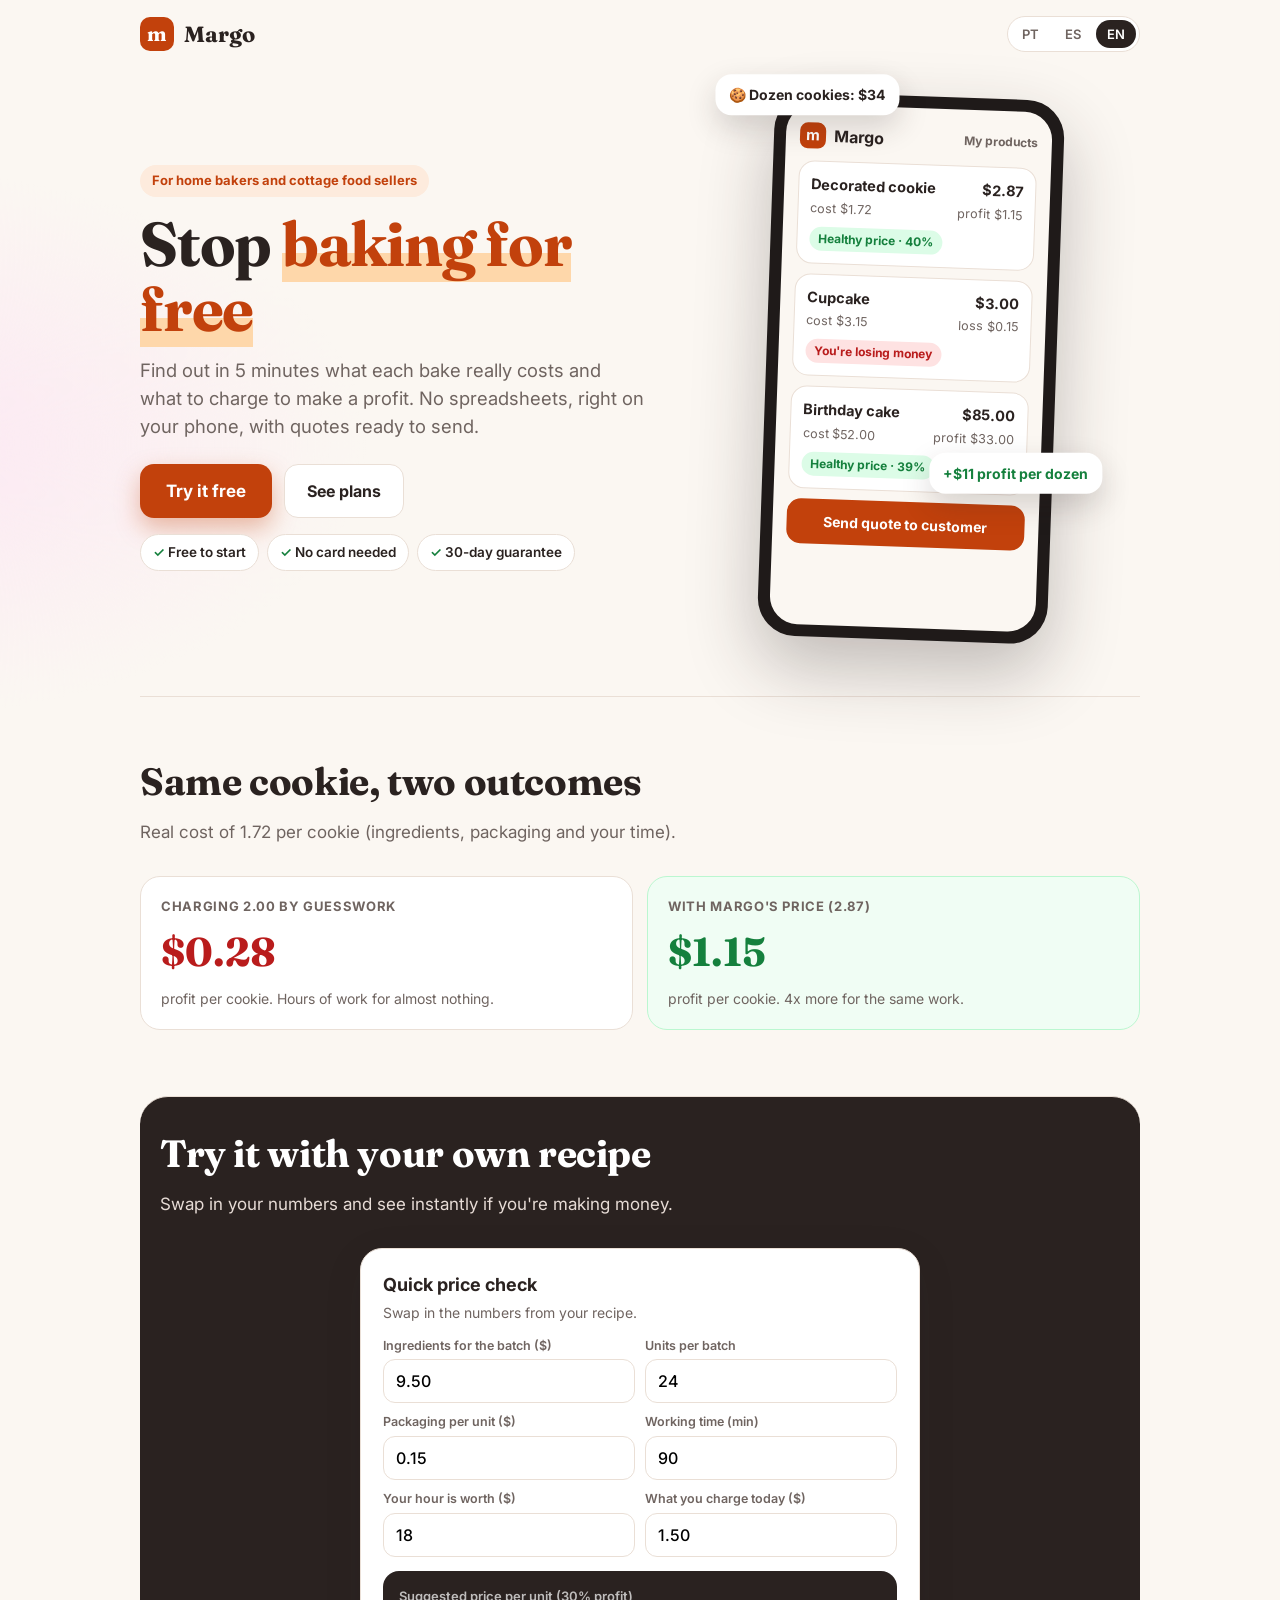
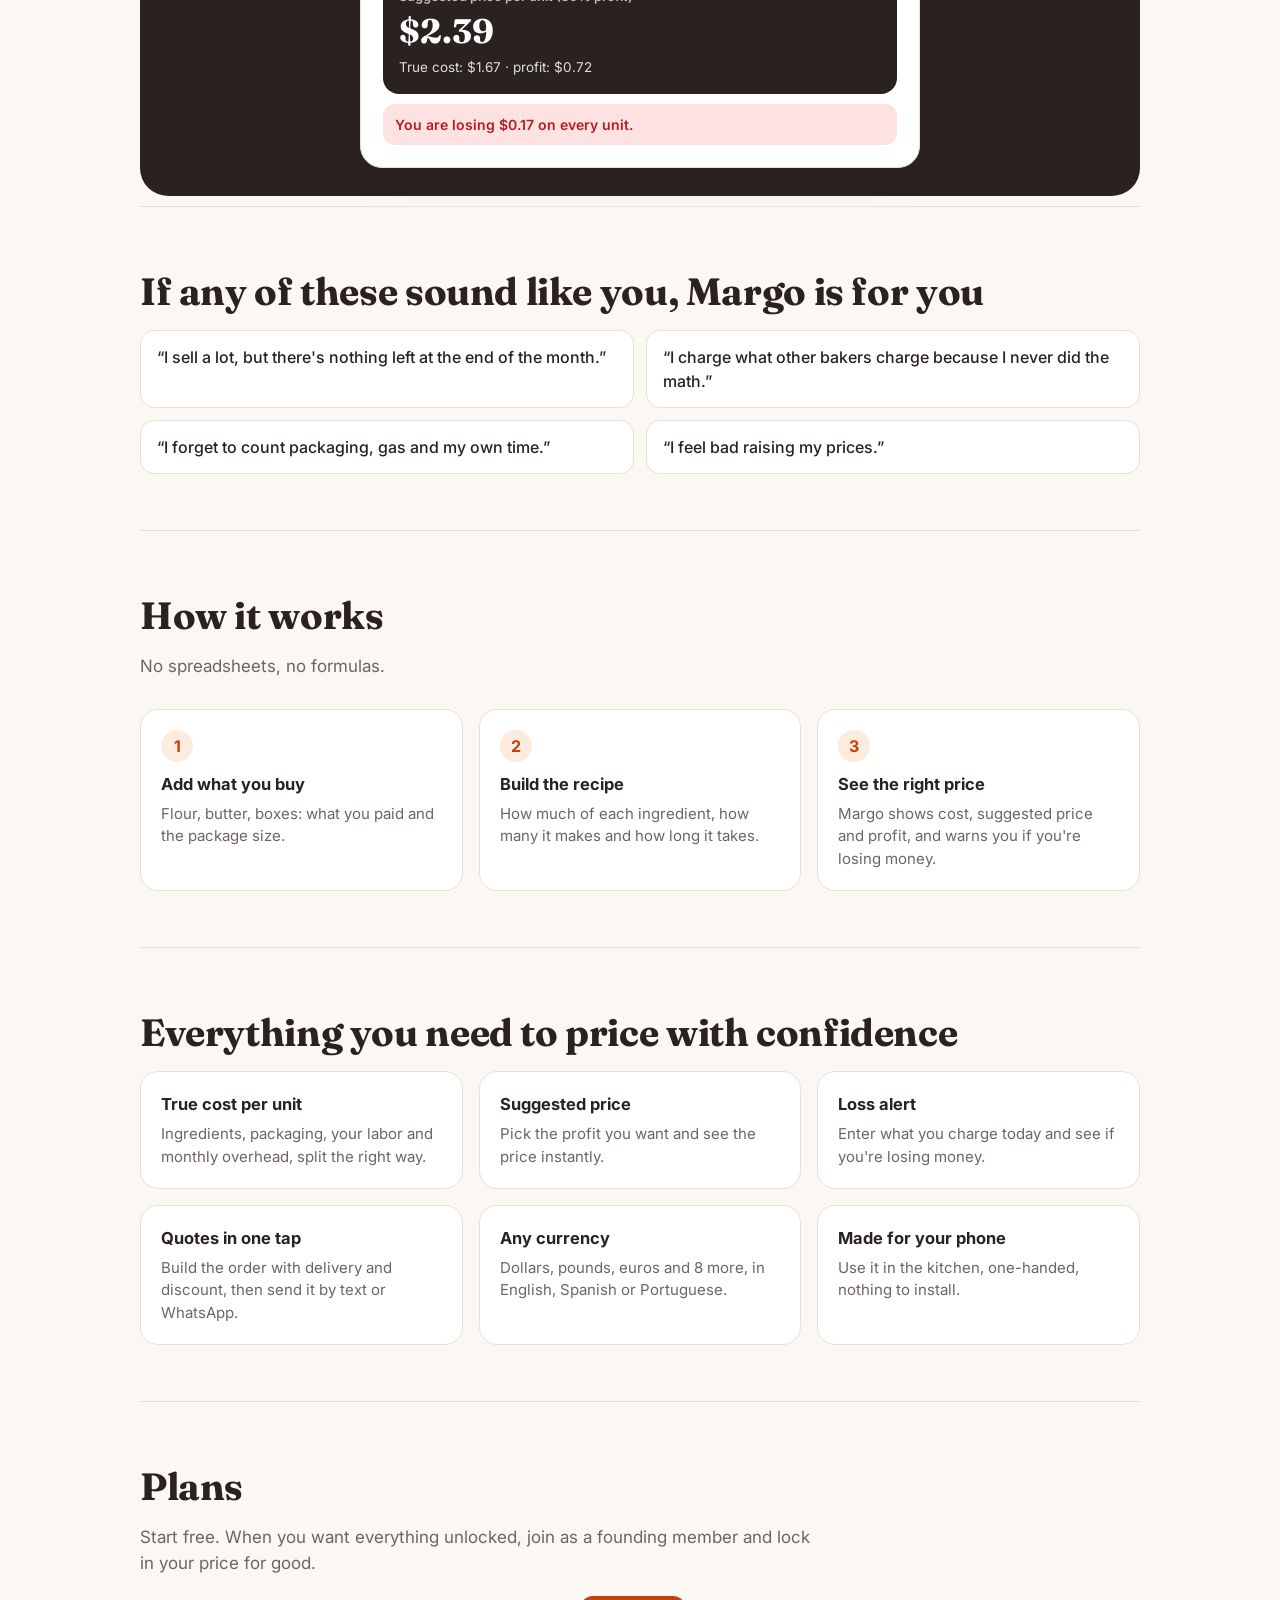
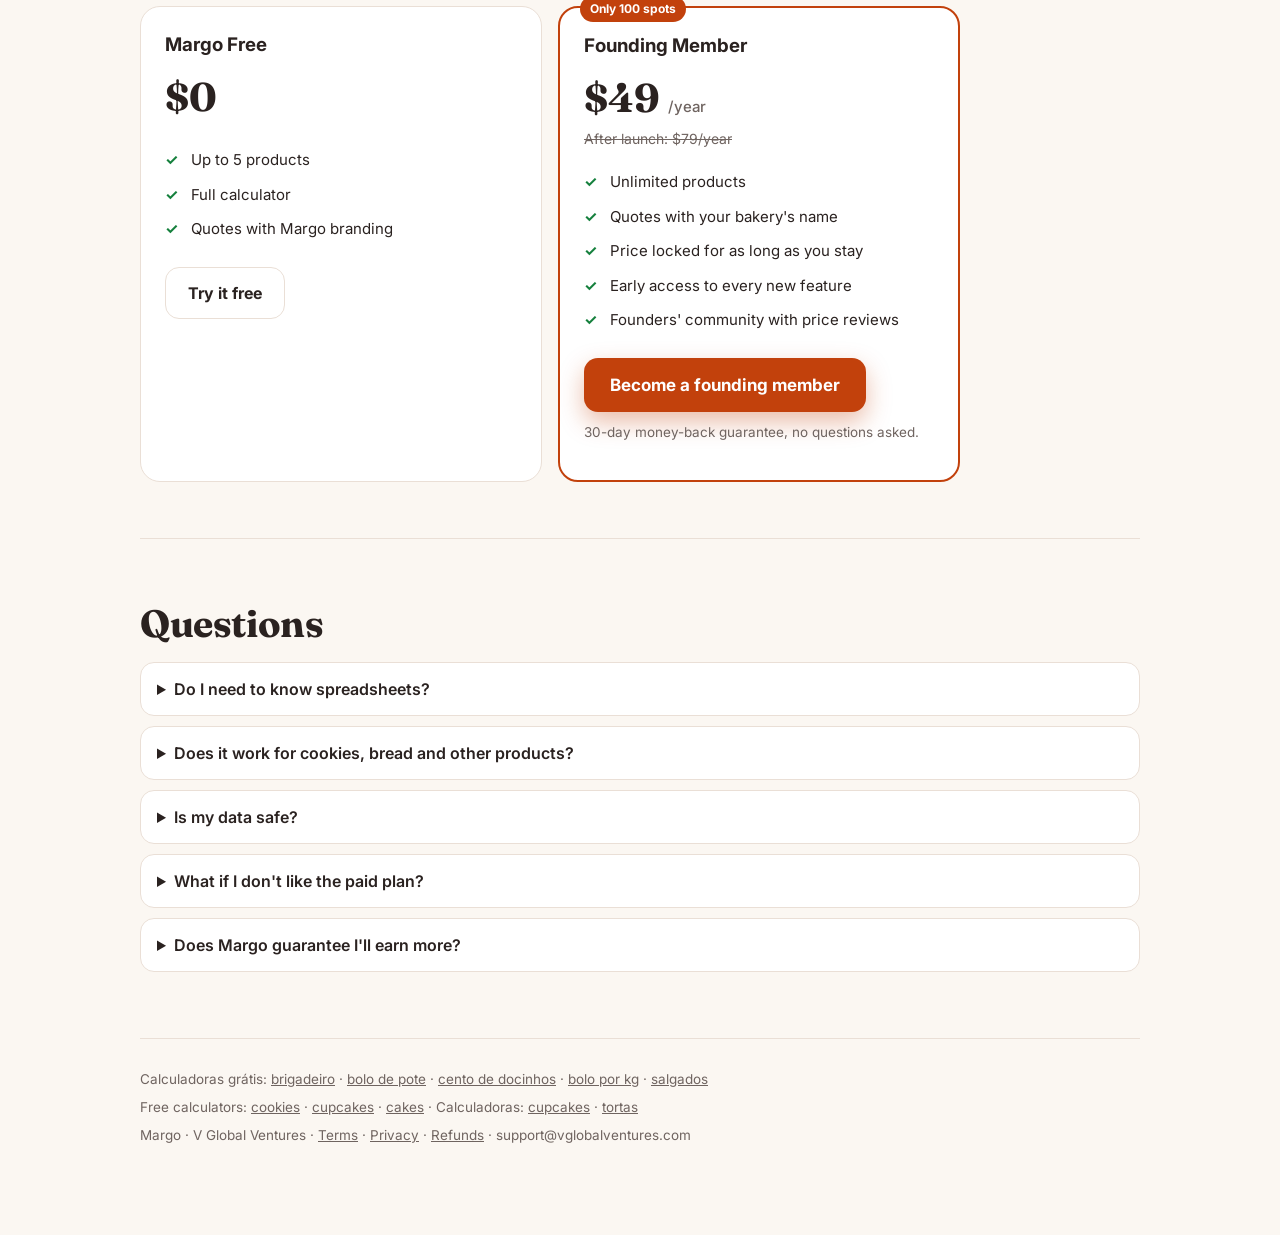
==== commit 86990101: "SEO internacional: 5 calculadoras em inglês e espanhol Co-Authored-By: Claude Opus 5.5 <noreply@anth" ====
--- a/index.html
+++ b/index.html
@@ -7,7 +7,8 @@
 <title>Margo — Descubra quanto cobrar pelos seus doces em 5 minutos</title>
 <meta name="description" content="Calcule o custo real e o preço certo de bolos, doces e salgados. Orçamento pronto para WhatsApp. Grátis para começar.">
 <link rel="preconnect" href="https://fonts.googleapis.com">
-<link href="https://fonts.googleapis.com/css2?family=Fraunces:opsz,wght@9..144,600;9..144,700&family=Inter:wght@400;500;600;700&display=swap" rel="stylesheet">
+<link rel="preconnect" href="https://fonts.gstatic.com" crossorigin>
+<link href="https://fonts.googleapis.com/css2?family=Fraunces:opsz,wght@9..144,600;9..144,700&family=Inter:wght@400;500;600;700&display=swap" rel="stylesheet" media="print" onload="this.media='all'">
 <style>
 :root{--bg:#FBF7F2;--card:#fff;--ink:#2A2220;--muted:#6F6460;--line:#EADFD6;--brand:#C2410C;--soft:#FDEBDD;--ok:#15803D;--okbg:#DCFCE7;--bad:#B91C1C;--badbg:#FEE2E2}
 *{box-sizing:border-box}html,body{margin:0;background:var(--bg);color:var(--ink);font-family:Inter,system-ui,sans-serif;line-height:1.5;-webkit-text-size-adjust:100%}
@@ -198,7 +199,7 @@
 </section>
 
 <div class="sticky" id="sticky"><a id="ctaSticky" data-t="ctaFree"></a></div>
-<footer><div style="margin-bottom:8px">Calculadoras grátis: <a href="calcular/preco-brigadeiro/">brigadeiro</a> · <a href="calcular/preco-bolo-de-pote/">bolo de pote</a> · <a href="calcular/preco-cento-docinhos/">cento de docinhos</a> · <a href="calcular/preco-bolo-kg/">bolo por kg</a> · <a href="calcular/preco-salgados-cento/">salgados</a></div>Margo · V Global Ventures · <a href="https://vglobalventures.com/terms.html">Terms</a> · <a href="https://vglobalventures.com/privacy.html">Privacy</a> · <a href="https://vglobalventures.com/refunds.html">Refunds</a> · support@vglobalventures.com</footer>
+<footer><div style="margin-bottom:8px">Calculadoras grátis: <a href="calcular/preco-brigadeiro/">brigadeiro</a> · <a href="calcular/preco-bolo-de-pote/">bolo de pote</a> · <a href="calcular/preco-cento-docinhos/">cento de docinhos</a> · <a href="calcular/preco-bolo-kg/">bolo por kg</a> · <a href="calcular/preco-salgados-cento/">salgados</a></div><div style="margin-bottom:8px">Free calculators: <a href="en/cookie-pricing-calculator/">cookies</a> · <a href="en/cupcake-pricing-calculator/">cupcakes</a> · <a href="en/cake-pricing-calculator/">cakes</a> · Calculadoras: <a href="es/calculadora-precio-cupcakes/">cupcakes</a> · <a href="es/calculadora-precio-tortas/">tortas</a></div>Margo · V Global Ventures · <a href="https://vglobalventures.com/terms.html">Terms</a> · <a href="https://vglobalventures.com/privacy.html">Privacy</a> · <a href="https://vglobalventures.com/refunds.html">Refunds</a> · support@vglobalventures.com</footer>
 </div>
 
 <script>
@@ -319,32 +320,33 @@
 <button style="width:100%;margin-top:10px;background:#C2410C;color:#fff;border:0;border-radius:12px;padding:15px;font:inherit;font-weight:700;cursor:pointer" id="mgB"></button></form>
 <small style="display:block;color:#9A8F8B;margin-top:10px" id="mgS"></small></div>
 <div id="mgOk" style="display:none;text-align:center"><h3 style="margin:6px 0;font-size:24px" id="mgOkH"></h3>
-<div style="font-size:30px;font-weight:800;letter-spacing:.08em;border:2px dashed #C2410C;border-radius:12px;padding:12px;margin:14px 0;color:#C2410C">VOLTA10</div>
-<a id="mgGo" style="display:block;background:#C2410C;color:#fff;text-decoration:none;font-weight:700;border-radius:12px;padding:15px" target="_blank" rel="noopener"></a></div>
+<div style="font-size:30px;font-weight:800;letter-spacing:.08em;border:2px dashed #C2410C;border-radius:12px;padding:12px;margin:14px 0;color:#C2410C">BLACK10</div>
+<button id="mgCp" type="button" style="width:100%;background:#C2410C;color:#fff;border:0;border-radius:12px;padding:15px;font:inherit;font-weight:700;cursor:pointer"></button><button id="mgCt" type="button" style="width:100%;margin-top:8px;background:#fff;border:1px solid #EADFD6;border-radius:12px;padding:14px;font:inherit;font-weight:700;cursor:pointer"></button><a id="mgGo" style="display:block;margin-top:12px;font-size:14px;color:#6F6460"></a></div>
 </div></div>
 <script>
 (function(){
-const TX={pt:{k:"ESPERA AÍ!",h:"Ganhe 10% no plano Fundadora",p:"Deixe seu e-mail e libere o cupom agora. Também te mandamos dicas de precificação.",ph:"seu@email.com",b:"Quero meu desconto",s:"Sem spam. Cancele quando quiser.",ok:"Seu cupom está liberado 🎉",go:"Usar meu desconto"},
-es:{k:"¡ESPERA!",h:"Obtén 10% en el plan Fundadora",p:"Deja tu correo y desbloquea el cupón ahora. También te enviamos consejos para poner precios.",ph:"tu@email.com",b:"Quiero mi descuento",s:"Sin spam. Cancela cuando quieras.",ok:"Tu cupón está listo 🎉",go:"Usar mi descuento"},
-en:{k:"WAIT!",h:"Get 10% off the Founding plan",p:"Leave your email to unlock the coupon now. We'll also send you pricing tips.",ph:"you@email.com",b:"Get my discount",s:"No spam. Unsubscribe anytime.",ok:"Your coupon is unlocked 🎉",go:"Use my discount"}};
+const TX={pt:{k:"BLACK FRIDAY · 10% OFF",h:"Chegou, ganhou: 10% no plano Fundadora",p:"Deixe seu e-mail e libere seu cupom agora. Também te mandamos dicas de precificação.",ph:"seu@email.com",b:"Quero meu desconto",s:"Sem spam. Cancele quando quiser.",ok:"Seu cupom está liberado 🎉",go:"Ir direto para o pagamento",cp:"Copiar código",cpd:"Copiado!",ct:"Continuar conhecendo o Margo"},
+es:{k:"BLACK FRIDAY · 10% OFF",h:"Llegaste, ganaste: 10% en el plan Fundadora",p:"Deja tu correo y desbloquea el cupón ahora. También te enviamos consejos para poner precios.",ph:"tu@email.com",b:"Quiero mi descuento",s:"Sin spam. Cancela cuando quieras.",ok:"Tu cupón está listo 🎉",go:"Ir directo al pago",cp:"Copiar código",cpd:"¡Copiado!",ct:"Seguir conociendo Margo"},
+en:{k:"BLACK FRIDAY · 10% OFF",h:"Welcome gift: 10% off the Founding plan",p:"Leave your email to unlock the coupon now. We'll also send you pricing tips.",ph:"you@email.com",b:"Get my discount",s:"No spam. Unsubscribe anytime.",ok:"Your coupon is unlocked 🎉",go:"Go straight to checkout",cp:"Copy code",cpd:"Copied!",ct:"Keep exploring Margo"}};
 const KEY="margo.pop",pop=document.getElementById("mgPop");let shown=false;
 function seen(){try{const v=+localStorage.getItem(KEY)||0;return Date.now()-v<7*864e5||localStorage.getItem("margo.lead")||localStorage.getItem("margo.pro");}catch(e){return false;}}
 function lang(){return (typeof L!=="undefined"&&TX[L])?L:"pt";}
 function show(){if(shown||seen())return;shown=true;const t=TX[lang()];
- mgK.textContent=t.k;mgH.textContent=t.h;mgP.textContent=t.p;mgE.placeholder=t.ph;mgB.textContent=t.b;mgS.textContent=t.s;mgOkH.textContent=t.ok;mgGo.textContent=t.go;
+ mgK.textContent=t.k;mgH.textContent=t.h;mgP.textContent=t.p;mgE.placeholder=t.ph;mgB.textContent=t.b;mgS.textContent=t.s;mgOkH.textContent=t.ok;mgGo.textContent=t.go;mgCp.textContent=t.cp;mgCt.textContent=t.ct;mgCp.onclick=()=>{try{navigator.clipboard.writeText("BLACK10")}catch(e){}mgCp.textContent=t.cpd;setTimeout(hide,900)};mgCt.onclick=hide;
  pop.style.display="flex";try{localStorage.setItem(KEY,Date.now());}catch(e){}}
 function hide(){pop.style.display="none";}
 mgX.onclick=hide;pop.onclick=e=>{if(e.target===pop)hide();};
 mgF.onsubmit=async e=>{e.preventDefault();const em=mgE.value.trim(),l=lang();mgB.disabled=true;
- try{await fetch("/margo/api/lead",{method:"POST",headers:{"content-type":"application/json"},body:JSON.stringify({email:em,lang:l,page:location.pathname,src:"popup"})});}catch(x){}
+ try{await fetch("/margo/api/lead",{method:"POST",headers:{"content-type":"application/json"},body:JSON.stringify({email:em,lang:l,page:location.pathname,src:"popup",buy:(typeof CONFIG!=="undefined"&&CONFIG.buyUrl[l])||""})});}catch(x){}
  try{localStorage.setItem("margo.lead",em);}catch(x){}
  const base=(typeof CONFIG!=="undefined"&&CONFIG.buyUrl[l])||CONFIG.buyUrl.pt;
- mgGo.href=base+"?prefilled_promo_code=VOLTA10&prefilled_email="+encodeURIComponent(em);
+ mgGo.href=base+"?prefilled_promo_code=BLACK10&prefilled_email="+encodeURIComponent(em);
  mgA.style.display="none";mgOk.style.display="block";};
+document.addEventListener("click",e=>{let lead;try{lead=localStorage.getItem("margo.lead")}catch(x){}if(!lead)return;const a=e.target.closest&&e.target.closest("a[href]");if(a&&/buy\.stripe\.com/.test(a.href)&&!/prefilled_promo_code/.test(a.href))a.href+=(a.href.includes("?")?"&":"?")+"prefilled_promo_code=BLACK10&prefilled_email="+encodeURIComponent(lead);},true);
 document.addEventListener("mouseout",e=>{if(!e.relatedTarget&&e.clientY<10)show();});
 setTimeout(show,3500);
 
-let left=false;document.addEventListener("click",e=>{const a=e.target.closest&&e.target.closest("a");if(a&&/buy\.stripe\.com/.test(a.href)&&!/VOLTA10/.test(a.href))left=true;});
+let left=false;document.addEventListener("click",e=>{const a=e.target.closest&&e.target.closest("a");if(a&&/buy\.stripe\.com/.test(a.href)&&!/BLACK10/.test(a.href))left=true;});
 document.addEventListener("visibilitychange",()=>{if(document.visibilityState==="visible"&&left){left=false;setTimeout(show,800);}});
 })();
 </script>
